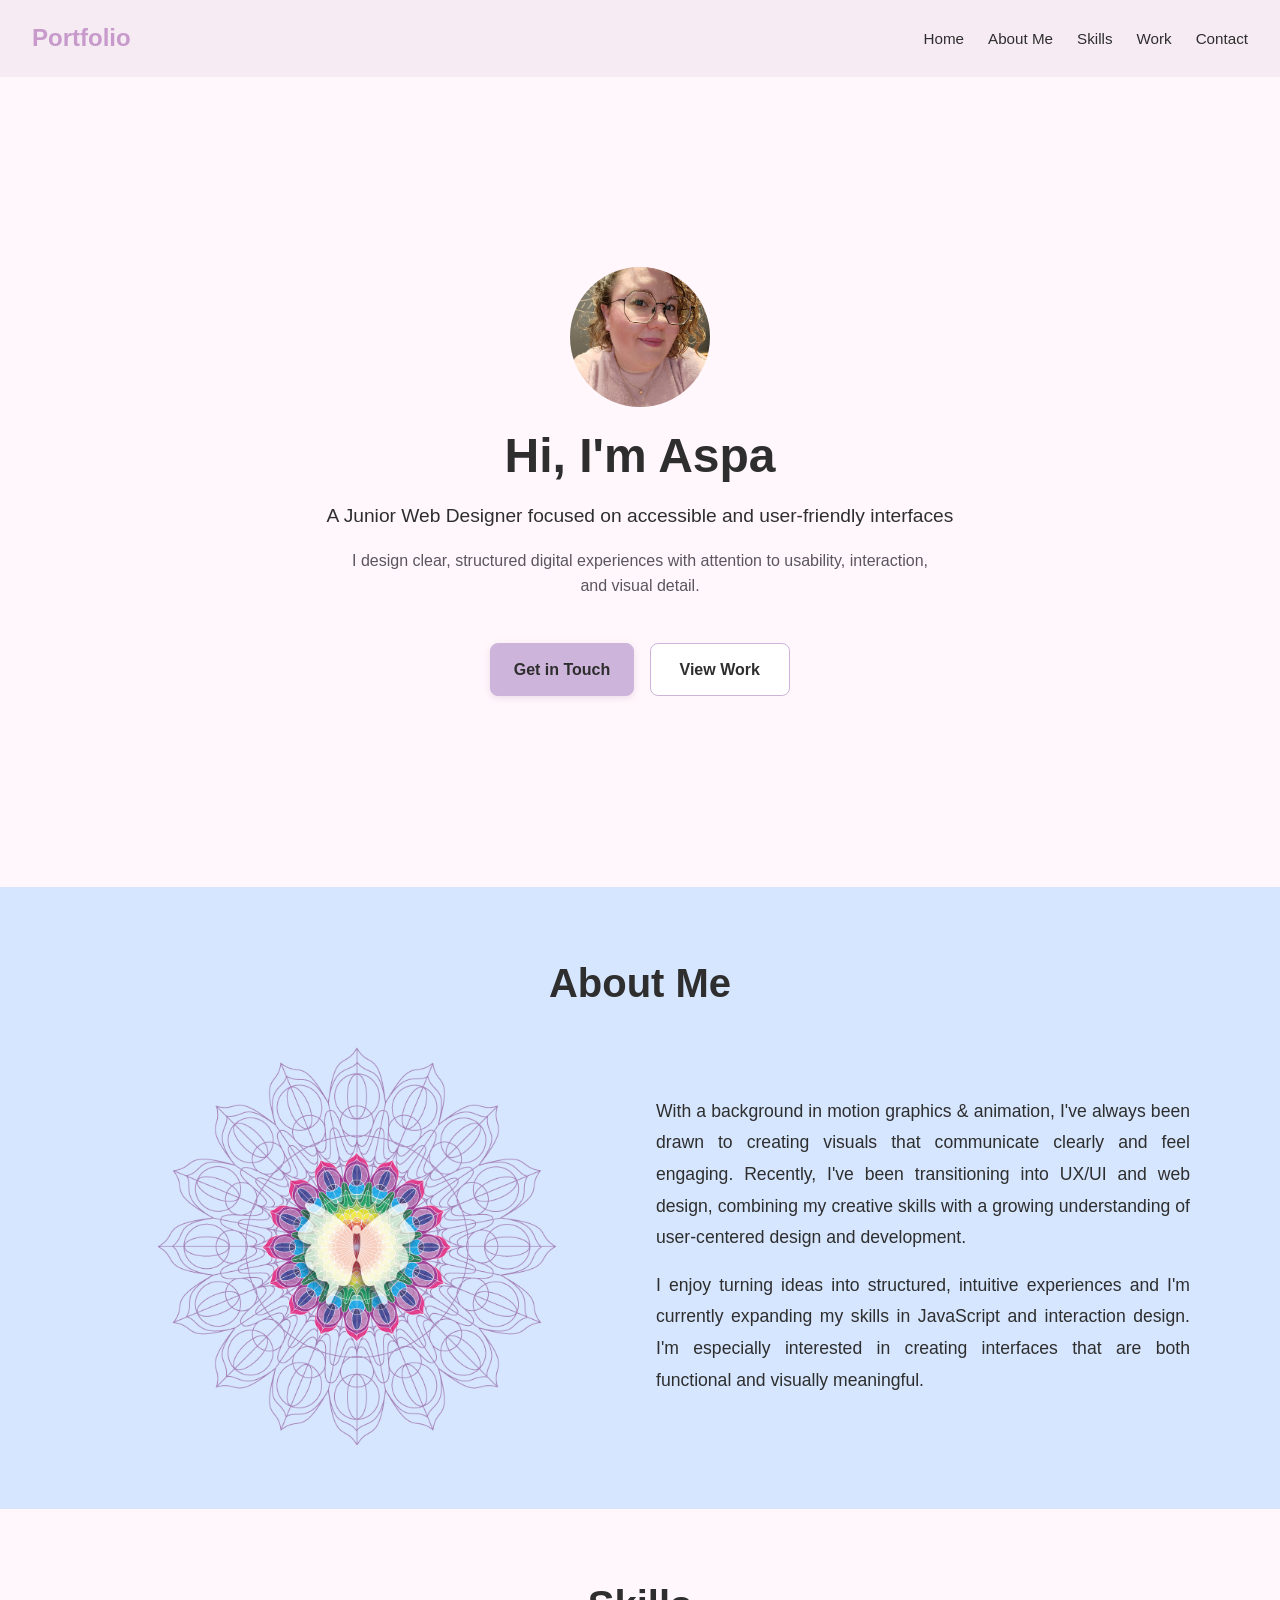
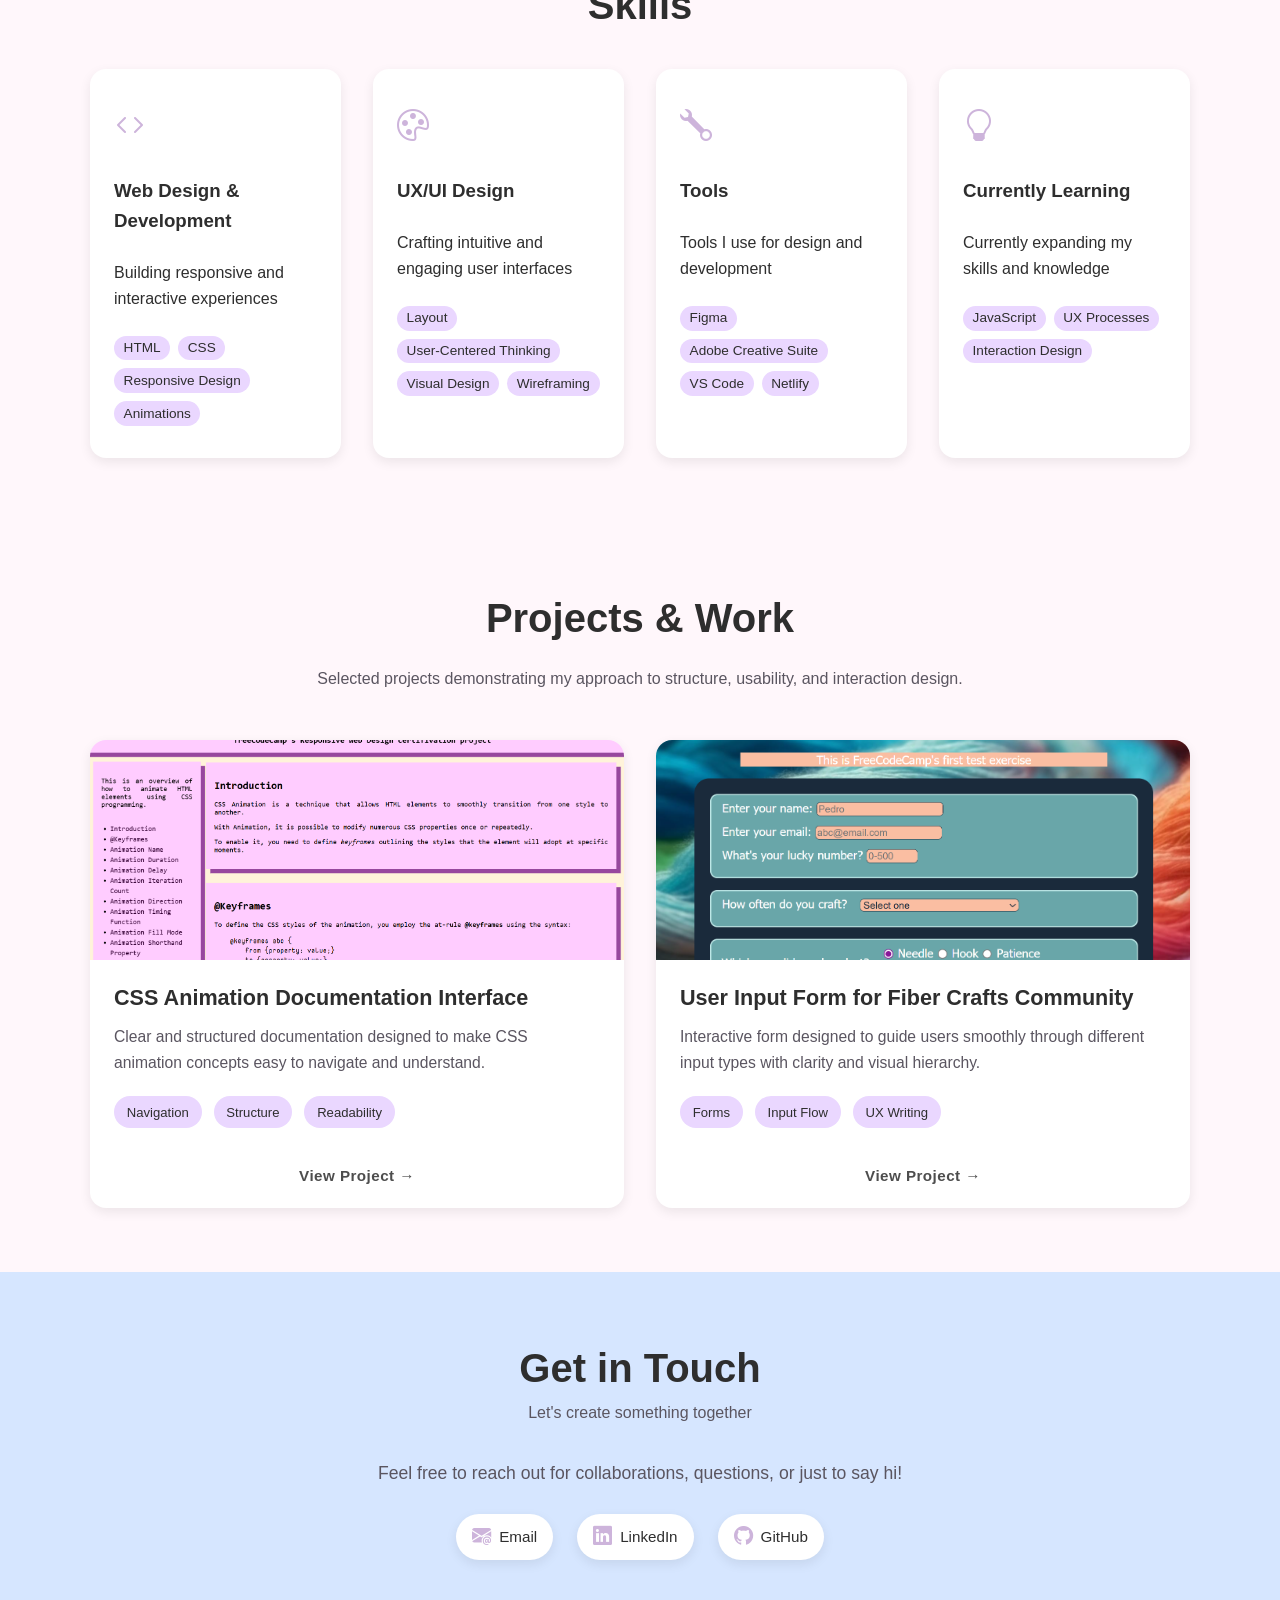
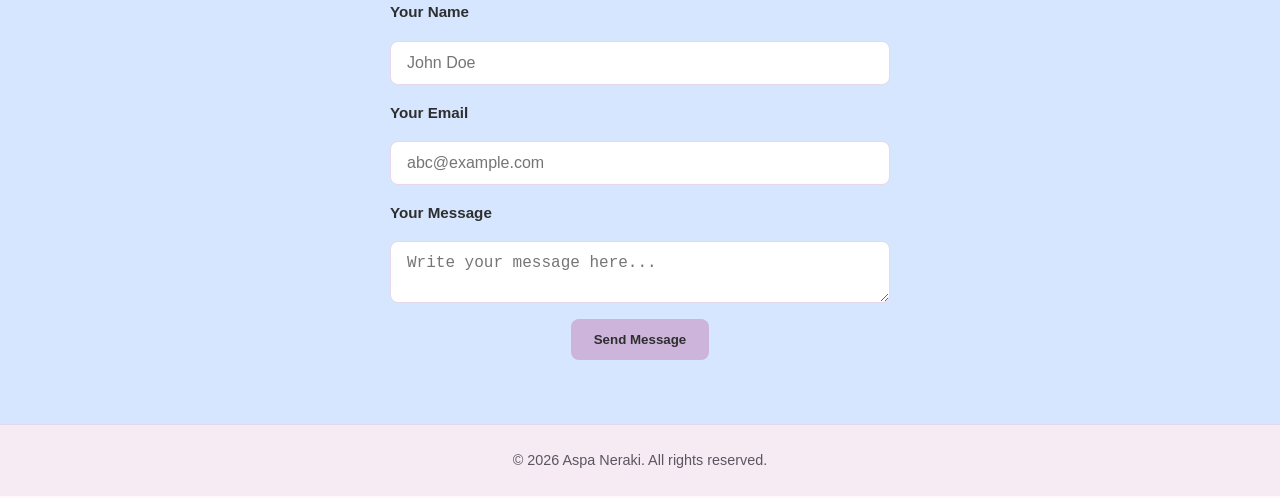
==== index.html @ f3231a1b "Add files via upload" ====
<!doctype html>
<html lang="en">
  <head>
    <link
      rel="stylesheet"
      href="https://cdn.jsdelivr.net/npm/bootstrap-icons@1.13.1/font/bootstrap-icons.min.css"
    />
    <link rel="stylesheet" href="style.css" />
    <meta charset="UTF-8" />
    <meta name="viewport" content="width=device-width, initial-scale=1.0" />
    <title>Neraki_Portfolio</title>
  </head>
  <body>
    <header>
      <h1>Portfolio</h1>
      <nav>
        <ul>
          <li><a href="#home">Home</a></li>
          <li><a href="#about">About Me</a></li>
          <li><a href="#skills">Skills</a></li>
          <li><a href="#work">Work</a></li>
          <li><a href="#contact">Contact</a></li>
        </ul>
      </nav>
    </header>

    <section id="home">
      <img src="Profile_photo.jpg" alt="Portrait of Aspa Neraki" />
      <h2>Hi, I'm Aspa</h2>
      <p>
        A Junior Web Designer focused on accessible and user-friendly interfaces
      </p>
      <p>
        I design clear, structured digital experiences with attention to
        usability, interaction, and visual detail.
      </p>
      <div class="hero-buttons">
        <a href="#contact"><span>Get in Touch</span></a>
        <a href="#work"><span>View Work</span></a>
      </div>
    </section>

    <section id="about">
      <h2>About Me</h2>
      <div class="about-container">
        <div class="about_img">
          <img src="Mandala-logo.png" alt="Mandala-inspired personal logo" />
        </div>
        <div class="about_text">
          <p>
            With a background in motion graphics & animation, I've always been
            drawn to creating visuals that communicate clearly and feel
            engaging. Recently, I've been transitioning into UX/UI and web
            design, combining my creative skills with a growing understanding of
            user-centered design and development.
          </p>

          <p>
            I enjoy turning ideas into structured, intuitive experiences and I'm
            currently expanding my skills in JavaScript and interaction design.
            I'm especially interested in creating interfaces that are both
            functional and visually meaningful.
          </p>
        </div>
      </div>
    </section>

    <section id="skills">
      <h2>Skills</h2>
      <div class="skills-container">
        <div class="skill">
          <i class="bi bi-code"></i>
          <h3>Web Design & Development</h3>
          <p>Building responsive and interactive experiences</p>
          <ul>
            <li>HTML</li>
            <li>CSS</li>
            <li>Responsive Design</li>
            <li>Animations</li>
          </ul>
        </div>
        <div class="skill">
          <i class="bi bi-palette"></i>
          <h3>UX/UI Design</h3>
          <p>Crafting intuitive and engaging user interfaces</p>
          <ul>
            <li>Layout</li>
            <li>User-Centered Thinking</li>
            <li>Visual Design</li>
            <li>Wireframing</li>
          </ul>
        </div>
        <div class="skill">
          <i class="bi bi-wrench"></i>
          <h3>Tools</h3>
          <p>Tools I use for design and development</p>
          <ul>
            <li>Figma</li>
            <li>Adobe Creative Suite</li>
            <li>VS Code</li>
            <li>Netlify</li>
          </ul>
        </div>
        <div class="skill">
          <i class="bi bi-lightbulb"></i>
          <h3>Currently Learning</h3>
          <p>Currently expanding my skills and knowledge</p>
          <ul>
            <li>JavaScript</li>
            <li>UX Processes</li>
            <li>Interaction Design</li>
          </ul>
        </div>
      </div>
    </section>

    <section id="work">
      <h2>Projects & Work</h2>
      <p class="work-intro">
        Selected projects demonstrating my approach to structure, usability, and
        interaction design.
      </p>

      <div class="projects-container">
        <a
          href="https://cheerful-buttercream-2bd19b.netlify.app/"
          class="project"
          target="_blank"
          rel="noopener noreferrer"
        >
          <img
            src="Screenshot Documentation Page.png"
            alt="Preview of the CSS Animation Documentation Interface project"
          />

          <div class="project-content">
            <h3>CSS Animation Documentation Interface</h3>

            <p>
              Clear and structured documentation designed to make CSS animation
              concepts easy to navigate and understand.
            </p>

            <ul>
              <li>Navigation</li>
              <li>Structure</li>
              <li>Readability</li>
            </ul>

            <span class="view-label">View Project →</span>
          </div>
        </a>

        <a
          href="https://gregarious-biscochitos-866a95.netlify.app/"
          class="project"
          target="_blank"
          rel="noopener noreferrer"
        >
          <img
            src="Screenshot Input Form.png"
            alt="Preview of the Fiber Crafts Community Input Form project"
          />

          <div class="project-content">
            <h3>User Input Form for Fiber Crafts Community</h3>

            <p>
              Interactive form designed to guide users smoothly through
              different input types with clarity and visual hierarchy.
            </p>

            <ul>
              <li>Forms</li>
              <li>Input Flow</li>
              <li>UX Writing</li>
            </ul>

            <span class="view-label">View Project →</span>
          </div>
        </a>
      </div>
    </section>

    <section id="contact">
      <h2>Get in Touch</h2>
      <p class="contact-intro">Let's create something together</p>
      <p class="contact-text">
        Feel free to reach out for collaborations, questions, or just to say hi!
      </p>

      <div class="contact-links">
        <a href="mailto:aspa@queerycrafts.com">
          <i class="bi bi-envelope-at-fill" aria-hidden="true"></i>
          <span>Email</span>
        </a>

        <a
          href="https://www.linkedin.com/in/aspa-neraki/"
          target="_blank"
          rel="noopener noreferrer"
        >
          <i class="bi bi-linkedin" aria-hidden="true"></i>
          <span>LinkedIn</span>
        </a>

        <a
          href="https://github.com/ScubaMonster"
          target="_blank"
          rel="noopener noreferrer"
        >
          <i class="bi bi-github" aria-hidden="true"></i>
          <span>GitHub</span>
        </a>
      </div>

      <form
        name="contact"
        method="POST"
        data-netlify="true"
        data-netlify-honeypot="bot-field"
        action="/thank-you.html"
        class="contact-form"
      >
        <input type="hidden" name="form-name" value="contact" />

        <p hidden>
          <label>
            Don't fill this out:
            <input name="bot-field" />
          </label>
        </p>

        <label for="name">Your Name</label>
        <input
          type="text"
          id="name"
          name="name"
          placeholder="John Doe"
          required
        />

        <label for="email">Your Email</label>
        <input
          type="email"
          id="email"
          name="email"
          placeholder="abc@example.com"
          required
        />

        <label for="message">Your Message</label>
        <textarea
          id="message"
          name="message"
          placeholder="Write your message here..."
          required
        ></textarea>

        <button type="submit"><span>Send Message</span></button>
      </form>
    </section>

    <section id="footer">
      <p>&copy; 2026 Aspa Neraki. All rights reserved.</p>
    </section>
  </body>
</html>
---- style.css ----
/* =========================
   RESET + ACCESSIBILITY
========================= */

* {
  box-sizing: border-box;
  margin: 0;
  padding: 0;
}

html {
  scroll-behavior: smooth;
}

@media (prefers-reduced-motion: reduce) {
  *,
  *::before,
  *::after {
    scroll-behavior: auto;
    transition: none !important;
    animation: none !important;
  }
}

:root {
  /* Colors */
  --color-bg: #fff7fb;
  --color-surface: #ffffff;
  --color-accent: #d6e6ff;
  --color-secondary: #ead7ff;
  --color-primary: #cdb4db;
  --color-primary-dark: #bfa3cf;
  --color-text: #2e2e2e;
  --color-text-soft: #5a5560;
  --color-border: #e6d8ea;
  --color-header: #f6ebf3;
  --color-icon: #c79acb;
  --color-avatar-bg: #e7d4ea;

  /* Shadows */
  --shadow-soft: 0 4px 12px rgba(0, 0, 0, 0.08);
  --shadow-hover: 0 8px 20px rgba(0, 0, 0, 0.12);
  --shadow-button: 0 2px 6px rgba(199, 154, 203, 0.3);

  /* Radius */
  --radius-card: 1rem;
  --radius-button: 8px;
  --radius-pill: 999px;

  /* Motion */
  --transition: 0.25s ease;

  /* Layout */
  --container-width: 1100px;
}

/* Visible keyboard focus */
a:focus-visible,
button:focus-visible,
input:focus-visible,
textarea:focus-visible {
  outline: 3px solid var(--color-primary);
  outline-offset: 3px;
}

/* =========================
   GLOBAL
========================= */

body {
  background-color: var(--color-bg);
  color: var(--color-text);
  font-family: "Segoe UI", sans-serif;
  line-height: 1.6;
}

img {
  max-width: 100%;
  display: block;
}

a {
  color: inherit;
  text-decoration: none;
}

/* Shared content width */
.about-container,
.skills-container,
.projects-container {
  max-width: var(--container-width);
  margin-left: auto;
  margin-right: auto;
}

/* Shared card style */
.skill,
.project {
  background-color: var(--color-surface);
  border-radius: var(--radius-card);
  box-shadow: var(--shadow-soft);
}

.skill:hover,
.project:hover {
  box-shadow: var(--shadow-hover);
}

i {
  color: var(--color-primary);
}

#contact,
#work,
#skills,
#about {
  padding: 4rem 1.5rem;
}

/* =========================
   HEADER
========================= */

header {
  display: flex;
  justify-content: space-between;
  align-items: center;
  padding: 1.2rem 2rem;
  background-color: var(--color-header);
  position: sticky;
  top: 0;
  z-index: 100;
}

header h1 {
  font-size: 1.5rem;
  color: var(--color-icon);
}

nav ul {
  list-style: none;
  display: flex;
  gap: 1.5rem;
}

nav a {
  font-size: 0.95rem;
  position: relative;
}

nav a::after {
  content: "";
  position: absolute;
  left: 0;
  bottom: -3px;
  width: 0%;
  height: 2px;
  background-color: var(--color-primary);
  transition: width var(--transition);
}

nav a:hover::after {
  width: 100%;
}

/* =========================
   HERO
========================= */

#home {
  min-height: 90vh;
  display: flex;
  flex-direction: column;
  justify-content: center;
  align-items: center;
  text-align: center;
  padding: 4rem 1.5rem;
  gap: 0.75rem;
}

#home img {
  width: 140px;
  height: 140px;
  object-fit: cover;
  border-radius: 50%;
  margin-bottom: 0.5rem;
  background-color: var(--color-avatar-bg);
}

#home h2 {
  font-size: 3rem;
  line-height: 1.2;
  margin-bottom: 0.25rem;
}

#home p:first-of-type {
  font-size: 1.2rem;
  margin-bottom: 0.25rem;
}

#home p:last-of-type {
  max-width: 600px;
  margin-bottom: 1.5rem;
  color: var(--color-text-soft);
}

.hero-buttons {
  display: flex;
  justify-content: center;
  align-items: center;
  gap: 1rem;
  flex-wrap: wrap;
  margin-top: 0.5rem;
}

.hero-buttons a {
  min-width: 140px;
  text-align: center;
}

#home a {
  display: inline-block;
  padding: 0.8rem 1.4rem;
  border-radius: var(--radius-button);
  font-weight: 600;
  transition:
    transform var(--transition),
    box-shadow var(--transition),
    background-color var(--transition),
    border-color var(--transition),
    color var(--transition);
}

#home a span {
  display: inline-block;
  transition: transform var(--transition);
}

#home a:first-of-type {
  border: 1px solid var(--color-primary);
  background-color: var(--color-primary);
  color: var(--color-text);
  box-shadow: var(--shadow-button);
}

#home a:last-of-type {
  border: 1px solid var(--color-primary);
  background-color: var(--color-surface);
  color: var(--color-text);
}

#home a:hover {
  transform: translateY(-3px);
  box-shadow: 0 6px 14px rgba(0, 0, 0, 0.1);
}

#home a:hover span {
  transform: translateX(4px);
}

#home a:first-of-type:hover {
  background-color: var(--color-primary-dark);
  color: var(--color-text);
}

#home a:last-of-type:hover {
  background-color: var(--color-accent);
  border-color: var(--color-icon);
  color: var(--color-text);
}

/* =========================
   ABOUT
========================= */

#about {
  background-color: var(--color-accent);
}

#about h2 {
  font-size: 2.5rem;
  text-align: center;
}

.about-container {
  display: flex;
  flex-wrap: wrap;
  gap: 2rem;
  align-items: center;
  margin-top: 2rem;
}

.about_img {
  flex: 1 1 300px;
  display: flex;
  justify-content: center;
}

.about_text {
  flex: 1 1 300px;
}

#about p {
  font-size: 1.1rem;
  line-height: 1.8;
  text-align: justify;
}

#about p:first-of-type {
  margin-bottom: 1rem;
}

#about img {
  max-width: 400px;
  border-radius: 10px;
  margin: 0 auto;
}

/* =========================
   SKILLS
========================= */

#skills {
  background-color: var(--color-bg);
}

#skills h2 {
  font-size: 2.5rem;
  text-align: center;
}

.skills-container {
  display: grid;
  grid-template-columns: repeat(4, 1fr);
  gap: 2rem;
  margin-top: 2rem;
}

.skill {
  padding: 2rem 1.5rem;
  display: flex;
  flex-direction: column;
  gap: 1.5rem;
  transition:
    transform var(--transition),
    box-shadow var(--transition);
}

.skill:hover {
  transform: translateY(-6px);
}

.skill ul {
  list-style: none;
  display: flex;
  flex-wrap: wrap;
  gap: 0.5rem;
}

.skill li {
  background-color: var(--color-secondary);
  padding: 0.1rem 0.6rem;
  border-radius: 20px;
  font-size: 0.85rem;
}

.skill i {
  font-size: 2rem;
}

/* =========================
   WORK / PROJECTS
========================= */

#work {
  background-color: var(--color-bg);
}

#work h2 {
  text-align: center;
  font-size: 2.5rem;
  margin-bottom: 1rem;
}

.work-intro {
  text-align: center;
  max-width: 700px;
  margin: 0 auto 3rem;
  line-height: 1.6;
  color: var(--color-text-soft);
}

.projects-container {
  display: grid;
  grid-template-columns: repeat(2, 1fr);
  gap: 2rem;
}

.project {
  display: flex;
  flex-direction: column;
  height: 100%;
  overflow: hidden;
  cursor: pointer;
  transition:
    transform var(--transition),
    box-shadow var(--transition);
}

.project img {
  width: 100%;
  height: 220px;
  object-fit: cover;
  transition:
    transform var(--transition),
    filter var(--transition);
}

.project-content {
  display: flex;
  flex-direction: column;
  flex: 1;
  padding: 1.5rem 1.5rem 1.25rem;
  gap: 0.75rem;
}

.project-content h3 {
  font-size: 1.35rem;
  line-height: 1.3;
  font-weight: 700;
}

.project-content p {
  font-size: 0.98rem;
  line-height: 1.65;
  color: var(--color-text-soft);
  min-height: 60px;
}

.project-content ul {
  list-style: none;
  display: flex;
  flex-wrap: wrap;
  gap: 0.75rem;
  margin-top: auto;
  margin-bottom: 1rem;
}

.project-content li {
  background-color: var(--color-secondary);
  padding: 0.35rem 0.8rem;
  border-radius: var(--radius-pill);
  font-size: 0.82rem;
  font-weight: 500;
}

.view-label {
  margin-top: 0.5rem;
  font-size: 0.95rem;
  font-weight: 600;
  letter-spacing: 0.03em;
  align-self: center;
  opacity: 0.85;
  transition:
    opacity var(--transition),
    transform var(--transition);
}

.project:hover {
  transform: translateY(-6px);
}

.project:hover img {
  transform: scale(1.03);
  filter: brightness(0.95);
}

.project:hover .view-label {
  opacity: 1;
  transform: translateX(4px);
}

/* =========================
   CONTACT
========================= */

#contact {
  background-color: var(--color-accent);
}

#contact h2 {
  font-size: 2.5rem;
  text-align: center;
}

.contact-intro {
  text-align: center;
  max-width: 600px;
  margin: 0 auto 2rem;
  line-height: 1.6;
  color: var(--color-text-soft);
}

.contact-text {
  text-align: center;
  font-size: 1.1rem;
  line-height: 1.8;
  margin-bottom: 1rem;
  color: var(--color-text-soft);
}

.contact-links i {
  font-size: 1.2rem;
}

.contact-links {
  display: flex;
  flex-wrap: wrap;
  justify-content: center;
  align-items: center;
  gap: 1.5rem;
  margin-top: 1.5rem;
}

.contact-links a {
  display: flex;
  align-items: center;
  gap: 0.5rem;
  padding: 0.5rem 1rem;
  border-radius: var(--radius-pill);
  background-color: var(--color-surface);
  font-size: 0.95rem;
  color: var(--color-text);
  box-shadow: var(--shadow-soft);
  transition:
    transform var(--transition),
    box-shadow var(--transition),
    background-color var(--transition);
}

.contact-links a:hover {
  transform: translateY(-2px);
  box-shadow: var(--shadow-hover);
  background-color: var(--color-secondary);
}

.contact-form {
  max-width: 500px;
  margin: 2.5rem auto 0;
  display: flex;
  flex-direction: column;
  gap: 1rem;
}

.contact-form label {
  font-size: 0.95rem;
  font-weight: 600;
}

.contact-form input,
.contact-form textarea {
  padding: 0.75rem 1rem;
  border: 1px solid var(--color-border);
  border-radius: var(--radius-button);
  font-size: 1rem;
  transition:
    border-color var(--transition),
    box-shadow var(--transition);
}

.contact-form input:focus,
.contact-form textarea:focus {
  border-color: var(--color-primary);
  box-shadow: 0 0 0 3px rgba(205, 180, 219, 0.3);
}

.contact-form button {
  padding: 0.8rem 1.4rem;
  border: none;
  border-radius: var(--radius-button);
  background-color: var(--color-primary);
  color: var(--color-text);
  font-weight: 600;
  align-self: center;
  transition:
    background-color var(--transition),
    box-shadow var(--transition),
    transform var(--transition);
}

.contact-form button span {
  display: inline-block;
  transition: transform var(--transition);
}

.contact-form button:hover {
  background-color: var(--color-primary-dark);
  color: #ffffff;
  box-shadow: var(--shadow-button);
  transform: translateY(-2px);
}

.contact-form button:hover span {
  transform: none;
}

/* =========================
   THANK YOU PAGE
========================= */

#thank-you {
  min-height: 80vh;
  display: flex;
  flex-direction: column;
  justify-content: center;
  align-items: center;
  text-align: center;
  padding: 4rem 1.5rem;
  gap: 1.5rem;
}

#thank-you h1 {
  font-size: 2.5rem;
}

#thank-you p {
  max-width: 500px;
  font-size: 1.1rem;
  color: var(--color-text-soft);
}

#thank-you a {
  display: inline-block;
  padding: 0.8rem 1.4rem;
  border-radius: var(--radius-button);
  font-weight: 600;
  background-color: var(--color-primary);
  color: var(--color-text);
  box-shadow: var(--shadow-button);
  transition:
    background-color var(--transition),
    box-shadow var(--transition),
    transform var(--transition);
}

#thank-you a span {
  display: inline-block;
  transition: transform var(--transition);
}

#thank-you a:hover {
  background-color: var(--color-primary-dark);
  color: #ffffff;
  box-shadow: var(--shadow-button);
  transform: translateY(-2px);
}

#thank-you a:hover span {
  transform: none;
}

/* =========================
   FOOTER
========================= */

#footer {
  text-align: center;
  padding: 1.5rem;
  background-color: var(--color-header);
  border-top: 1px solid var(--color-border);
  color: var(--color-text-soft);
  font-size: 0.9rem;
}

/* =========================
   RESPONSIVE
========================= */

@media (max-width: 1000px) {
  .skills-container {
    grid-template-columns: repeat(2, 1fr);
  }
}

@media (max-width: 768px) {
  header {
    flex-direction: column;
    gap: 1rem;
    padding: 1rem 1.5rem;
  }

  nav ul {
    flex-wrap: wrap;
    justify-content: center;
  }

  #home h2 {
    font-size: 2.4rem;
  }

  .projects-container {
    grid-template-columns: 1fr;
  }
}

@media (max-width: 600px) {
  .skills-container {
    grid-template-columns: 1fr;
  }

  #home {
    padding: 3rem 1.25rem;
  }

  #home h2 {
    font-size: 2rem;
  }

  #about,
  #skills,
  #work {
    padding: 3rem 1.25rem;
  }

  .project img {
    height: 200px;
  }
}
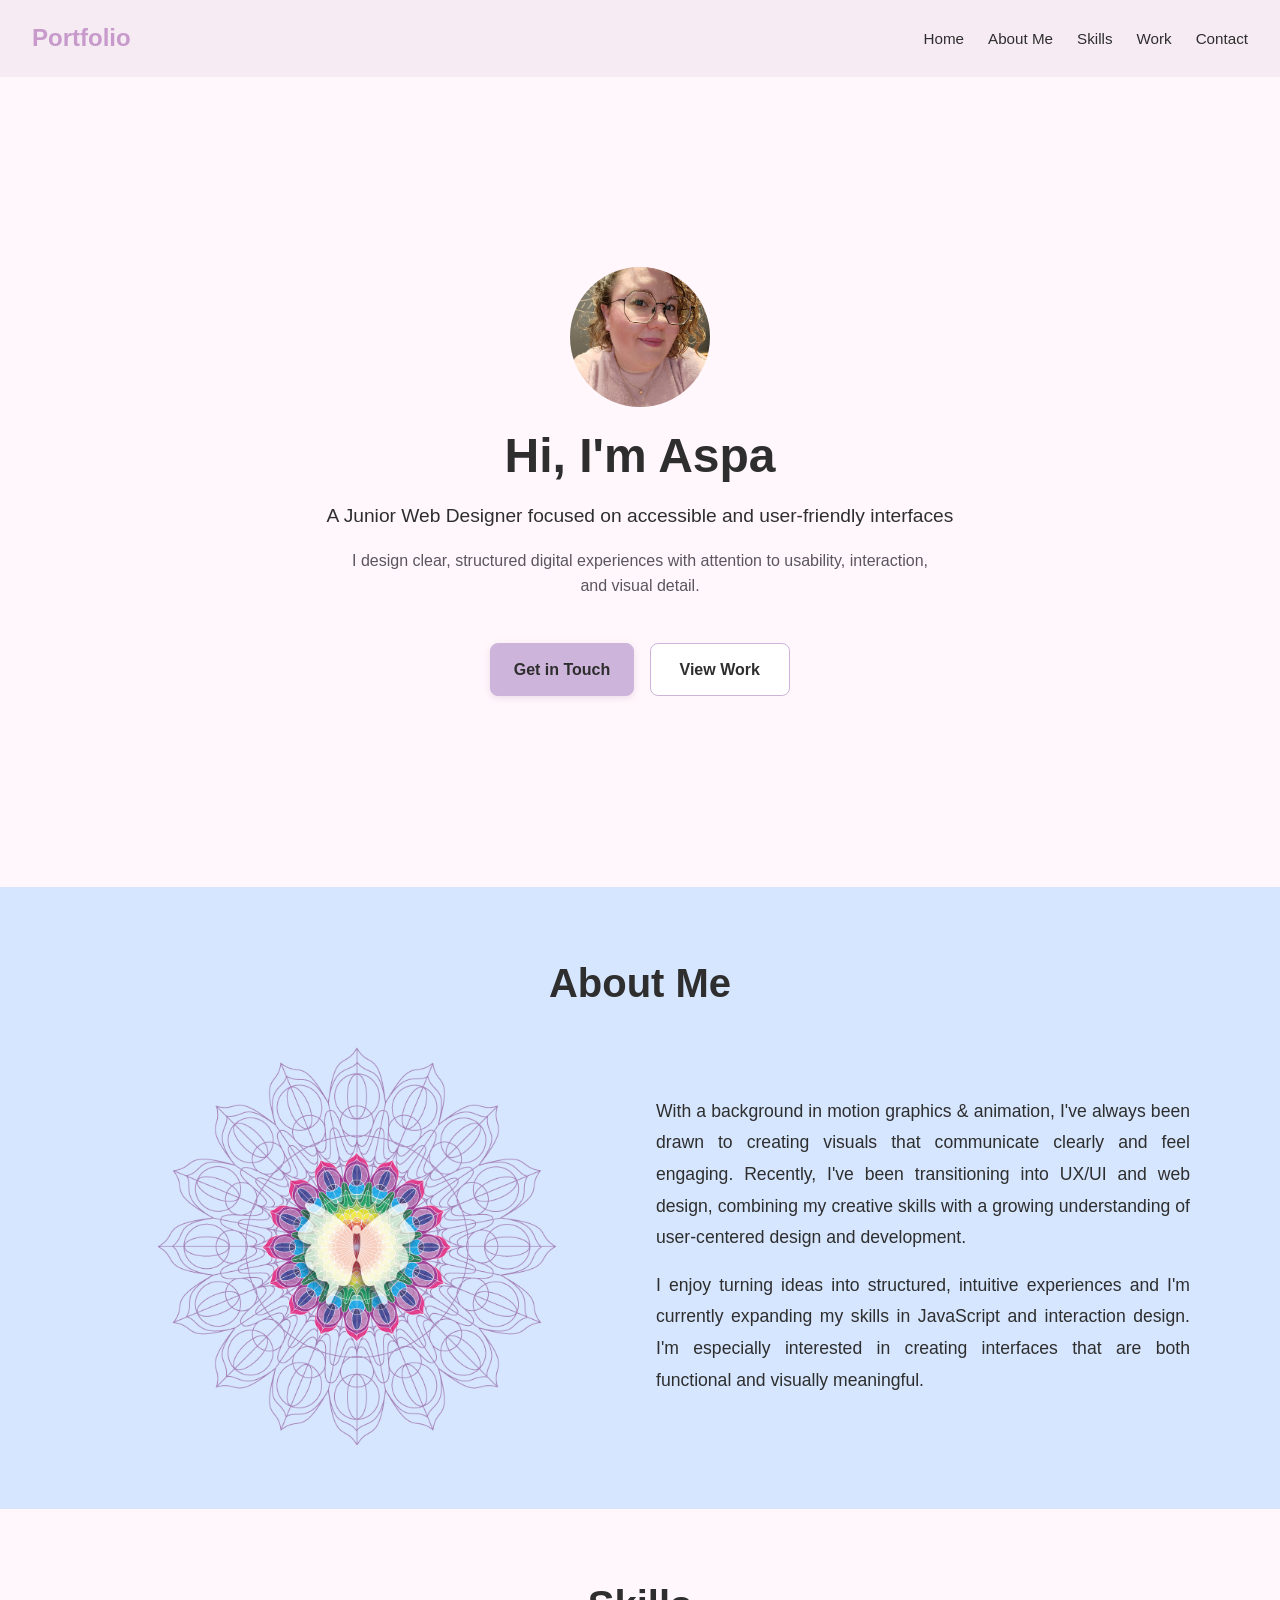
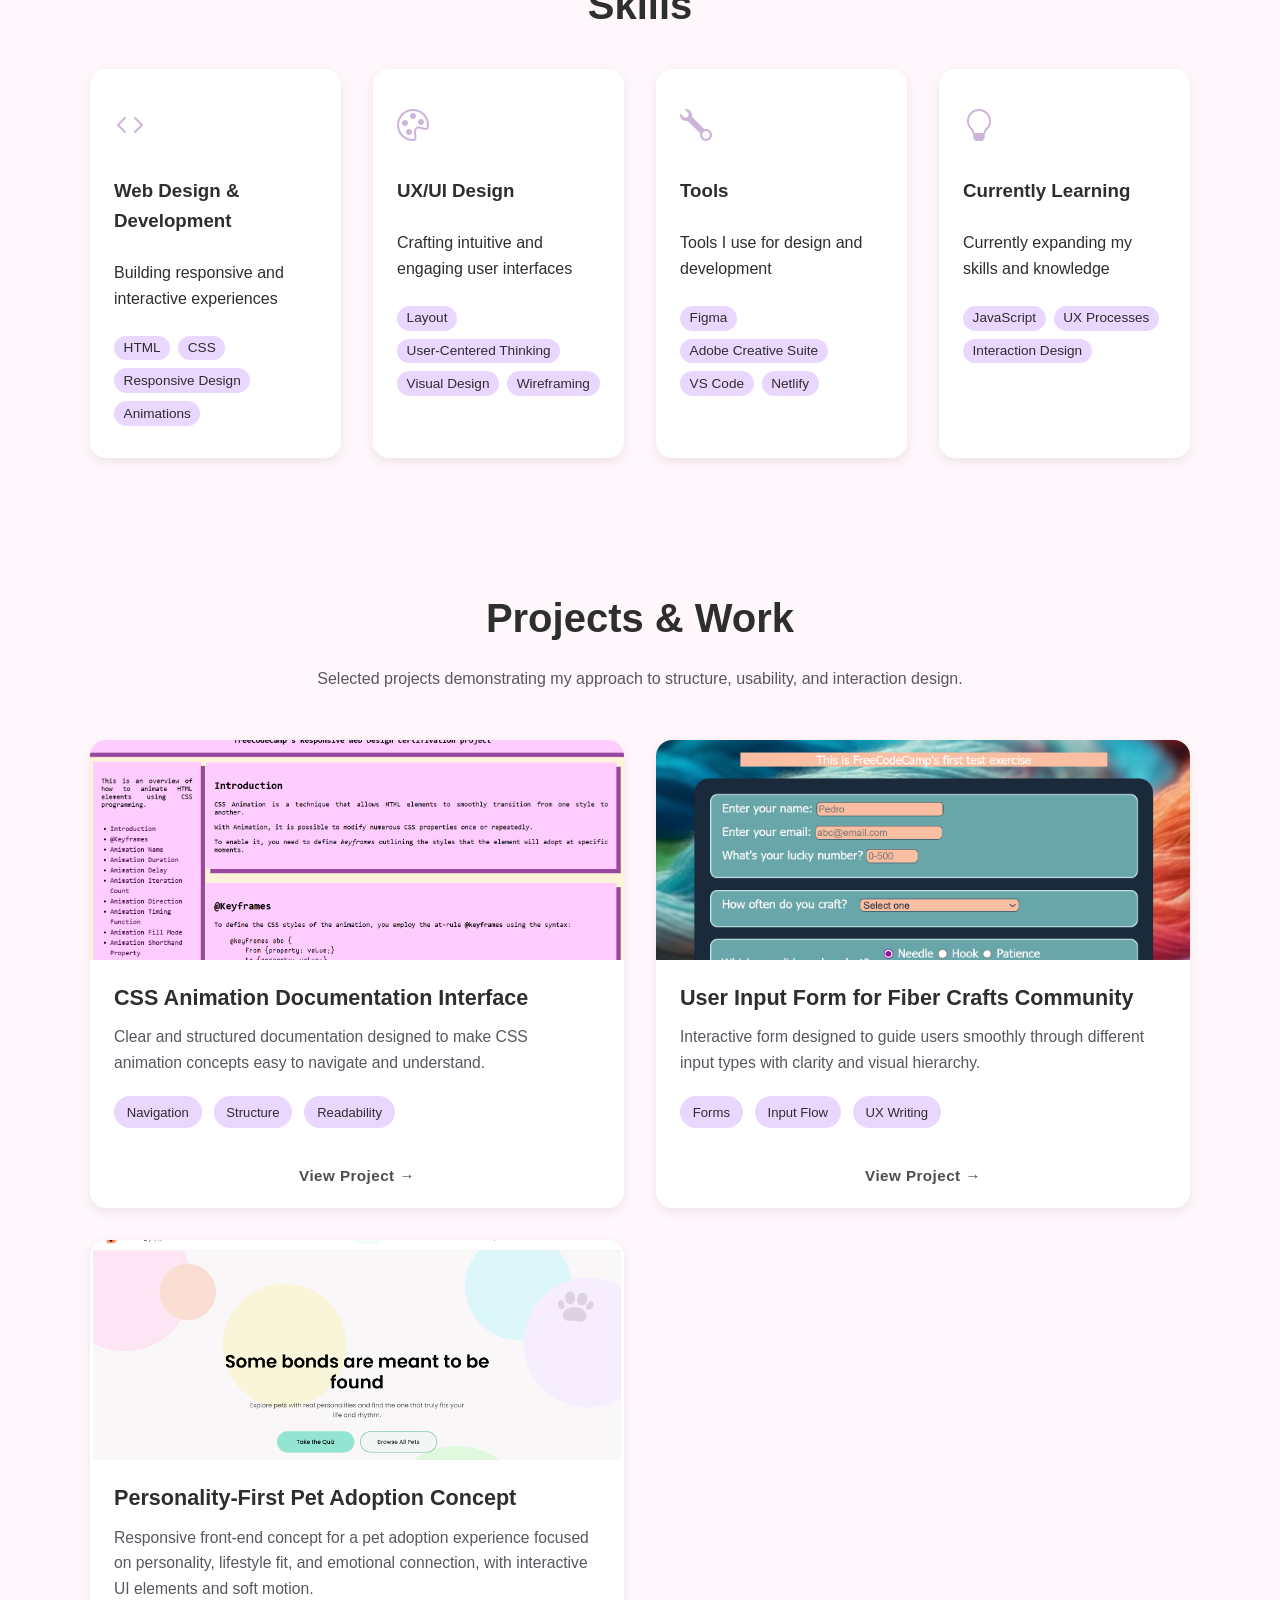
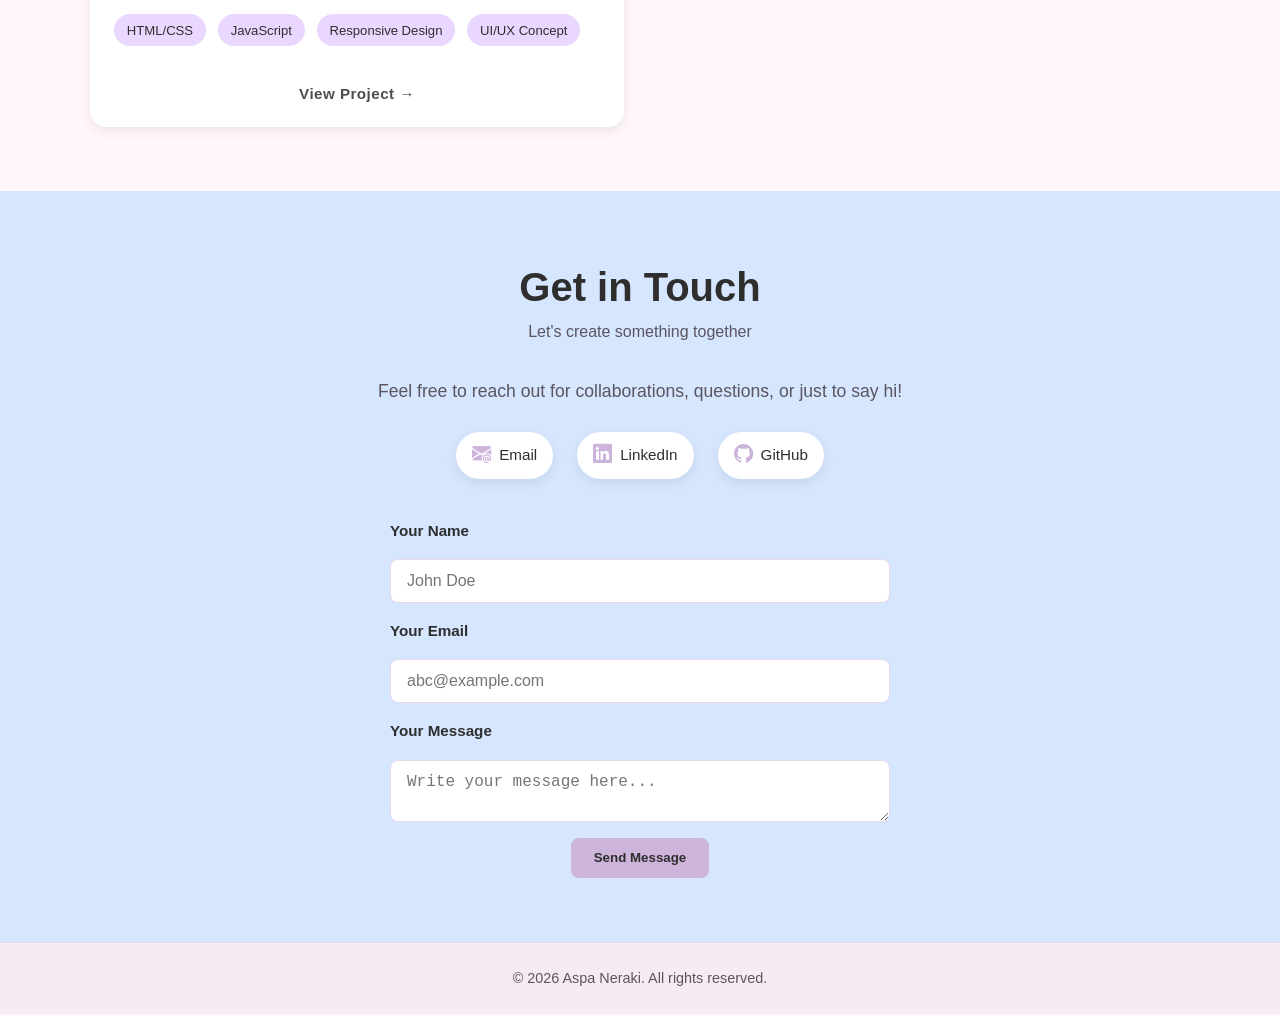
==== commit d47908f0: "Update portfolio with Matching Pets project" ====
--- a/index.html
+++ b/index.html
@@ -1,268 +1,299 @@
-<!doctype html>
-<html lang="en">
-  <head>
-    <link
-      rel="stylesheet"
-      href="https://cdn.jsdelivr.net/npm/bootstrap-icons@1.13.1/font/bootstrap-icons.min.css"
-    />
-    <link rel="stylesheet" href="style.css" />
-    <meta charset="UTF-8" />
-    <meta name="viewport" content="width=device-width, initial-scale=1.0" />
-    <title>Neraki_Portfolio</title>
-  </head>
-  <body>
-    <header>
-      <h1>Portfolio</h1>
-      <nav>
-        <ul>
-          <li><a href="#home">Home</a></li>
-          <li><a href="#about">About Me</a></li>
-          <li><a href="#skills">Skills</a></li>
-          <li><a href="#work">Work</a></li>
-          <li><a href="#contact">Contact</a></li>
-        </ul>
-      </nav>
-    </header>
-
-    <section id="home">
-      <img src="Profile_photo.jpg" alt="Portrait of Aspa Neraki" />
-      <h2>Hi, I'm Aspa</h2>
-      <p>
-        A Junior Web Designer focused on accessible and user-friendly interfaces
-      </p>
-      <p>
-        I design clear, structured digital experiences with attention to
-        usability, interaction, and visual detail.
-      </p>
-      <div class="hero-buttons">
-        <a href="#contact"><span>Get in Touch</span></a>
-        <a href="#work"><span>View Work</span></a>
-      </div>
-    </section>
-
-    <section id="about">
-      <h2>About Me</h2>
-      <div class="about-container">
-        <div class="about_img">
-          <img src="Mandala-logo.png" alt="Mandala-inspired personal logo" />
-        </div>
-        <div class="about_text">
-          <p>
-            With a background in motion graphics & animation, I've always been
-            drawn to creating visuals that communicate clearly and feel
-            engaging. Recently, I've been transitioning into UX/UI and web
-            design, combining my creative skills with a growing understanding of
-            user-centered design and development.
-          </p>
-
-          <p>
-            I enjoy turning ideas into structured, intuitive experiences and I'm
-            currently expanding my skills in JavaScript and interaction design.
-            I'm especially interested in creating interfaces that are both
-            functional and visually meaningful.
-          </p>
-        </div>
-      </div>
-    </section>
-
-    <section id="skills">
-      <h2>Skills</h2>
-      <div class="skills-container">
-        <div class="skill">
-          <i class="bi bi-code"></i>
-          <h3>Web Design & Development</h3>
-          <p>Building responsive and interactive experiences</p>
-          <ul>
-            <li>HTML</li>
-            <li>CSS</li>
-            <li>Responsive Design</li>
-            <li>Animations</li>
-          </ul>
-        </div>
-        <div class="skill">
-          <i class="bi bi-palette"></i>
-          <h3>UX/UI Design</h3>
-          <p>Crafting intuitive and engaging user interfaces</p>
-          <ul>
-            <li>Layout</li>
-            <li>User-Centered Thinking</li>
-            <li>Visual Design</li>
-            <li>Wireframing</li>
-          </ul>
-        </div>
-        <div class="skill">
-          <i class="bi bi-wrench"></i>
-          <h3>Tools</h3>
-          <p>Tools I use for design and development</p>
-          <ul>
-            <li>Figma</li>
-            <li>Adobe Creative Suite</li>
-            <li>VS Code</li>
-            <li>Netlify</li>
-          </ul>
-        </div>
-        <div class="skill">
-          <i class="bi bi-lightbulb"></i>
-          <h3>Currently Learning</h3>
-          <p>Currently expanding my skills and knowledge</p>
-          <ul>
-            <li>JavaScript</li>
-            <li>UX Processes</li>
-            <li>Interaction Design</li>
-          </ul>
-        </div>
-      </div>
-    </section>
-
-    <section id="work">
-      <h2>Projects & Work</h2>
-      <p class="work-intro">
-        Selected projects demonstrating my approach to structure, usability, and
-        interaction design.
-      </p>
-
-      <div class="projects-container">
-        <a
-          href="https://cheerful-buttercream-2bd19b.netlify.app/"
-          class="project"
-          target="_blank"
-          rel="noopener noreferrer"
-        >
-          <img
-            src="Screenshot Documentation Page.png"
-            alt="Preview of the CSS Animation Documentation Interface project"
-          />
-
-          <div class="project-content">
-            <h3>CSS Animation Documentation Interface</h3>
-
-            <p>
-              Clear and structured documentation designed to make CSS animation
-              concepts easy to navigate and understand.
-            </p>
-
-            <ul>
-              <li>Navigation</li>
-              <li>Structure</li>
-              <li>Readability</li>
-            </ul>
-
-            <span class="view-label">View Project →</span>
-          </div>
-        </a>
-
-        <a
-          href="https://gregarious-biscochitos-866a95.netlify.app/"
-          class="project"
-          target="_blank"
-          rel="noopener noreferrer"
-        >
-          <img
-            src="Screenshot Input Form.png"
-            alt="Preview of the Fiber Crafts Community Input Form project"
-          />
-
-          <div class="project-content">
-            <h3>User Input Form for Fiber Crafts Community</h3>
-
-            <p>
-              Interactive form designed to guide users smoothly through
-              different input types with clarity and visual hierarchy.
-            </p>
-
-            <ul>
-              <li>Forms</li>
-              <li>Input Flow</li>
-              <li>UX Writing</li>
-            </ul>
-
-            <span class="view-label">View Project →</span>
-          </div>
-        </a>
-      </div>
-    </section>
-
-    <section id="contact">
-      <h2>Get in Touch</h2>
-      <p class="contact-intro">Let's create something together</p>
-      <p class="contact-text">
-        Feel free to reach out for collaborations, questions, or just to say hi!
-      </p>
-
-      <div class="contact-links">
-        <a href="mailto:aspa@queerycrafts.com">
-          <i class="bi bi-envelope-at-fill" aria-hidden="true"></i>
-          <span>Email</span>
-        </a>
-
-        <a
-          href="https://www.linkedin.com/in/aspa-neraki/"
-          target="_blank"
-          rel="noopener noreferrer"
-        >
-          <i class="bi bi-linkedin" aria-hidden="true"></i>
-          <span>LinkedIn</span>
-        </a>
-
-        <a
-          href="https://github.com/ScubaMonster"
-          target="_blank"
-          rel="noopener noreferrer"
-        >
-          <i class="bi bi-github" aria-hidden="true"></i>
-          <span>GitHub</span>
-        </a>
-      </div>
-
-      <form
-        name="contact"
-        method="POST"
-        data-netlify="true"
-        data-netlify-honeypot="bot-field"
-        action="/thank-you.html"
-        class="contact-form"
-      >
-        <input type="hidden" name="form-name" value="contact" />
-
-        <p hidden>
-          <label>
-            Don't fill this out:
-            <input name="bot-field" />
-          </label>
-        </p>
-
-        <label for="name">Your Name</label>
-        <input
-          type="text"
-          id="name"
-          name="name"
-          placeholder="John Doe"
-          required
-        />
-
-        <label for="email">Your Email</label>
-        <input
-          type="email"
-          id="email"
-          name="email"
-          placeholder="abc@example.com"
-          required
-        />
-
-        <label for="message">Your Message</label>
-        <textarea
-          id="message"
-          name="message"
-          placeholder="Write your message here..."
-          required
-        ></textarea>
-
-        <button type="submit"><span>Send Message</span></button>
-      </form>
-    </section>
-
-    <section id="footer">
-      <p>&copy; 2026 Aspa Neraki. All rights reserved.</p>
-    </section>
-  </body>
-</html>
+<!doctype html>
+<html lang="en">
+  <head>
+    <link
+      rel="stylesheet"
+      href="https://cdn.jsdelivr.net/npm/bootstrap-icons@1.13.1/font/bootstrap-icons.min.css"
+    />
+    <link rel="stylesheet" href="style.css" />
+    <meta charset="UTF-8" />
+    <meta name="viewport" content="width=device-width, initial-scale=1.0" />
+    <title>Neraki_Portfolio</title>
+  </head>
+  <body>
+    <header>
+      <h1>Portfolio</h1>
+      <nav>
+        <ul>
+          <li><a href="#home">Home</a></li>
+          <li><a href="#about">About Me</a></li>
+          <li><a href="#skills">Skills</a></li>
+          <li><a href="#work">Work</a></li>
+          <li><a href="#contact">Contact</a></li>
+        </ul>
+      </nav>
+    </header>
+
+    <section id="home">
+      <img src="Profile_photo.jpg" alt="Portrait of Aspa Neraki" />
+      <h2>Hi, I'm Aspa</h2>
+      <p>
+        A Junior Web Designer focused on accessible and user-friendly interfaces
+      </p>
+      <p>
+        I design clear, structured digital experiences with attention to
+        usability, interaction, and visual detail.
+      </p>
+      <div class="hero-buttons">
+        <a href="#contact"><span>Get in Touch</span></a>
+        <a href="#work"><span>View Work</span></a>
+      </div>
+    </section>
+
+    <section id="about">
+      <h2>About Me</h2>
+      <div class="about-container">
+        <div class="about_img">
+          <img src="Mandala-logo.png" alt="Mandala-inspired personal logo" />
+        </div>
+        <div class="about_text">
+          <p>
+            With a background in motion graphics & animation, I've always been
+            drawn to creating visuals that communicate clearly and feel
+            engaging. Recently, I've been transitioning into UX/UI and web
+            design, combining my creative skills with a growing understanding of
+            user-centered design and development.
+          </p>
+
+          <p>
+            I enjoy turning ideas into structured, intuitive experiences and I'm
+            currently expanding my skills in JavaScript and interaction design.
+            I'm especially interested in creating interfaces that are both
+            functional and visually meaningful.
+          </p>
+        </div>
+      </div>
+    </section>
+
+    <section id="skills">
+      <h2>Skills</h2>
+      <div class="skills-container">
+        <div class="skill">
+          <i class="bi bi-code"></i>
+          <h3>Web Design & Development</h3>
+          <p>Building responsive and interactive experiences</p>
+          <ul>
+            <li>HTML</li>
+            <li>CSS</li>
+            <li>Responsive Design</li>
+            <li>Animations</li>
+          </ul>
+        </div>
+        <div class="skill">
+          <i class="bi bi-palette"></i>
+          <h3>UX/UI Design</h3>
+          <p>Crafting intuitive and engaging user interfaces</p>
+          <ul>
+            <li>Layout</li>
+            <li>User-Centered Thinking</li>
+            <li>Visual Design</li>
+            <li>Wireframing</li>
+          </ul>
+        </div>
+        <div class="skill">
+          <i class="bi bi-wrench"></i>
+          <h3>Tools</h3>
+          <p>Tools I use for design and development</p>
+          <ul>
+            <li>Figma</li>
+            <li>Adobe Creative Suite</li>
+            <li>VS Code</li>
+            <li>Netlify</li>
+          </ul>
+        </div>
+        <div class="skill">
+          <i class="bi bi-lightbulb"></i>
+          <h3>Currently Learning</h3>
+          <p>Currently expanding my skills and knowledge</p>
+          <ul>
+            <li>JavaScript</li>
+            <li>UX Processes</li>
+            <li>Interaction Design</li>
+          </ul>
+        </div>
+      </div>
+    </section>
+
+    <section id="work">
+      <h2>Projects & Work</h2>
+      <p class="work-intro">
+        Selected projects demonstrating my approach to structure, usability, and
+        interaction design.
+      </p>
+
+      <div class="projects-container">
+        <a
+          href="https://cheerful-buttercream-2bd19b.netlify.app/"
+          class="project"
+          target="_blank"
+          rel="noopener noreferrer"
+        >
+          <img
+            src="Screenshot Documentation Page.png"
+            alt="Preview of the CSS Animation Documentation Interface project"
+          />
+
+          <div class="project-content">
+            <h3>CSS Animation Documentation Interface</h3>
+
+            <p>
+              Clear and structured documentation designed to make CSS animation
+              concepts easy to navigate and understand.
+            </p>
+
+            <ul>
+              <li>Navigation</li>
+              <li>Structure</li>
+              <li>Readability</li>
+            </ul>
+
+            <span class="view-label">View Project →</span>
+          </div>
+        </a>
+
+        <a
+          href="https://gregarious-biscochitos-866a95.netlify.app/"
+          class="project"
+          target="_blank"
+          rel="noopener noreferrer"
+        >
+          <img
+            src="Screenshot Input Form.png"
+            alt="Preview of the Fiber Crafts Community Input Form project"
+          />
+
+          <div class="project-content">
+            <h3>User Input Form for Fiber Crafts Community</h3>
+
+            <p>
+              Interactive form designed to guide users smoothly through
+              different input types with clarity and visual hierarchy.
+            </p>
+
+            <ul>
+              <li>Forms</li>
+              <li>Input Flow</li>
+              <li>UX Writing</li>
+            </ul>
+
+            <span class="view-label">View Project →</span>
+          </div>
+        </a>
+
+        <a
+          href="https://matching-pets.netlify.app/"
+          class="project"
+          target="_blank"
+          rel="noopener noreferrer"
+        >
+          <img
+            src="Screenshot Matching Pets.png"
+            alt="Preview of the Matching Pets project"
+          />
+
+          <div class="project-content">
+            <h3>Personality-First Pet Adoption Concept</h3>
+
+            <p>
+              Responsive front-end concept for a pet adoption experience focused
+              on personality, lifestyle fit, and emotional connection, with
+              interactive UI elements and soft motion.
+            </p>
+
+            <ul>
+              <li>HTML/CSS</li>
+              <li>JavaScript</li>
+              <li>Responsive Design</li>
+              <li>UI/UX Concept</li>
+            </ul>
+
+            <span class="view-label">View Project →</span>
+          </div>
+        </a>
+      </div>
+    </section>
+
+    <section id="contact">
+      <h2>Get in Touch</h2>
+      <p class="contact-intro">Let's create something together</p>
+      <p class="contact-text">
+        Feel free to reach out for collaborations, questions, or just to say hi!
+      </p>
+
+      <div class="contact-links">
+        <a href="mailto:aspa@queerycrafts.com">
+          <i class="bi bi-envelope-at-fill" aria-hidden="true"></i>
+          <span>Email</span>
+        </a>
+
+        <a
+          href="https://www.linkedin.com/in/aspa-neraki/"
+          target="_blank"
+          rel="noopener noreferrer"
+        >
+          <i class="bi bi-linkedin" aria-hidden="true"></i>
+          <span>LinkedIn</span>
+        </a>
+
+        <a
+          href="https://github.com/ScubaMonster"
+          target="_blank"
+          rel="noopener noreferrer"
+        >
+          <i class="bi bi-github" aria-hidden="true"></i>
+          <span>GitHub</span>
+        </a>
+      </div>
+
+      <form
+        name="contact"
+        method="POST"
+        data-netlify="true"
+        data-netlify-honeypot="bot-field"
+        action="/thank-you.html"
+        class="contact-form"
+      >
+        <input type="hidden" name="form-name" value="contact" />
+
+        <p hidden>
+          <label>
+            Don't fill this out:
+            <input name="bot-field" />
+          </label>
+        </p>
+
+        <label for="name">Your Name</label>
+        <input
+          type="text"
+          id="name"
+          name="name"
+          placeholder="John Doe"
+          required
+        />
+
+        <label for="email">Your Email</label>
+        <input
+          type="email"
+          id="email"
+          name="email"
+          placeholder="abc@example.com"
+          required
+        />
+
+        <label for="message">Your Message</label>
+        <textarea
+          id="message"
+          name="message"
+          placeholder="Write your message here..."
+          required
+        ></textarea>
+
+        <button type="submit"><span>Send Message</span></button>
+      </form>
+    </section>
+
+    <section id="footer">
+      <p>&copy; 2026 Aspa Neraki. All rights reserved.</p>
+    </section>
+  </body>
+</html>
--- a/style.css
+++ b/style.css
@@ -1,728 +1,728 @@
-/* =========================
-   RESET + ACCESSIBILITY
-========================= */
-
-* {
-  box-sizing: border-box;
-  margin: 0;
-  padding: 0;
-}
-
-html {
-  scroll-behavior: smooth;
-}
-
-@media (prefers-reduced-motion: reduce) {
-  *,
-  *::before,
-  *::after {
-    scroll-behavior: auto;
-    transition: none !important;
-    animation: none !important;
-  }
-}
-
-:root {
-  /* Colors */
-  --color-bg: #fff7fb;
-  --color-surface: #ffffff;
-  --color-accent: #d6e6ff;
-  --color-secondary: #ead7ff;
-  --color-primary: #cdb4db;
-  --color-primary-dark: #bfa3cf;
-  --color-text: #2e2e2e;
-  --color-text-soft: #5a5560;
-  --color-border: #e6d8ea;
-  --color-header: #f6ebf3;
-  --color-icon: #c79acb;
-  --color-avatar-bg: #e7d4ea;
-
-  /* Shadows */
-  --shadow-soft: 0 4px 12px rgba(0, 0, 0, 0.08);
-  --shadow-hover: 0 8px 20px rgba(0, 0, 0, 0.12);
-  --shadow-button: 0 2px 6px rgba(199, 154, 203, 0.3);
-
-  /* Radius */
-  --radius-card: 1rem;
-  --radius-button: 8px;
-  --radius-pill: 999px;
-
-  /* Motion */
-  --transition: 0.25s ease;
-
-  /* Layout */
-  --container-width: 1100px;
-}
-
-/* Visible keyboard focus */
-a:focus-visible,
-button:focus-visible,
-input:focus-visible,
-textarea:focus-visible {
-  outline: 3px solid var(--color-primary);
-  outline-offset: 3px;
-}
-
-/* =========================
-   GLOBAL
-========================= */
-
-body {
-  background-color: var(--color-bg);
-  color: var(--color-text);
-  font-family: "Segoe UI", sans-serif;
-  line-height: 1.6;
-}
-
-img {
-  max-width: 100%;
-  display: block;
-}
-
-a {
-  color: inherit;
-  text-decoration: none;
-}
-
-/* Shared content width */
-.about-container,
-.skills-container,
-.projects-container {
-  max-width: var(--container-width);
-  margin-left: auto;
-  margin-right: auto;
-}
-
-/* Shared card style */
-.skill,
-.project {
-  background-color: var(--color-surface);
-  border-radius: var(--radius-card);
-  box-shadow: var(--shadow-soft);
-}
-
-.skill:hover,
-.project:hover {
-  box-shadow: var(--shadow-hover);
-}
-
-i {
-  color: var(--color-primary);
-}
-
-#contact,
-#work,
-#skills,
-#about {
-  padding: 4rem 1.5rem;
-}
-
-/* =========================
-   HEADER
-========================= */
-
-header {
-  display: flex;
-  justify-content: space-between;
-  align-items: center;
-  padding: 1.2rem 2rem;
-  background-color: var(--color-header);
-  position: sticky;
-  top: 0;
-  z-index: 100;
-}
-
-header h1 {
-  font-size: 1.5rem;
-  color: var(--color-icon);
-}
-
-nav ul {
-  list-style: none;
-  display: flex;
-  gap: 1.5rem;
-}
-
-nav a {
-  font-size: 0.95rem;
-  position: relative;
-}
-
-nav a::after {
-  content: "";
-  position: absolute;
-  left: 0;
-  bottom: -3px;
-  width: 0%;
-  height: 2px;
-  background-color: var(--color-primary);
-  transition: width var(--transition);
-}
-
-nav a:hover::after {
-  width: 100%;
-}
-
-/* =========================
-   HERO
-========================= */
-
-#home {
-  min-height: 90vh;
-  display: flex;
-  flex-direction: column;
-  justify-content: center;
-  align-items: center;
-  text-align: center;
-  padding: 4rem 1.5rem;
-  gap: 0.75rem;
-}
-
-#home img {
-  width: 140px;
-  height: 140px;
-  object-fit: cover;
-  border-radius: 50%;
-  margin-bottom: 0.5rem;
-  background-color: var(--color-avatar-bg);
-}
-
-#home h2 {
-  font-size: 3rem;
-  line-height: 1.2;
-  margin-bottom: 0.25rem;
-}
-
-#home p:first-of-type {
-  font-size: 1.2rem;
-  margin-bottom: 0.25rem;
-}
-
-#home p:last-of-type {
-  max-width: 600px;
-  margin-bottom: 1.5rem;
-  color: var(--color-text-soft);
-}
-
-.hero-buttons {
-  display: flex;
-  justify-content: center;
-  align-items: center;
-  gap: 1rem;
-  flex-wrap: wrap;
-  margin-top: 0.5rem;
-}
-
-.hero-buttons a {
-  min-width: 140px;
-  text-align: center;
-}
-
-#home a {
-  display: inline-block;
-  padding: 0.8rem 1.4rem;
-  border-radius: var(--radius-button);
-  font-weight: 600;
-  transition:
-    transform var(--transition),
-    box-shadow var(--transition),
-    background-color var(--transition),
-    border-color var(--transition),
-    color var(--transition);
-}
-
-#home a span {
-  display: inline-block;
-  transition: transform var(--transition);
-}
-
-#home a:first-of-type {
-  border: 1px solid var(--color-primary);
-  background-color: var(--color-primary);
-  color: var(--color-text);
-  box-shadow: var(--shadow-button);
-}
-
-#home a:last-of-type {
-  border: 1px solid var(--color-primary);
-  background-color: var(--color-surface);
-  color: var(--color-text);
-}
-
-#home a:hover {
-  transform: translateY(-3px);
-  box-shadow: 0 6px 14px rgba(0, 0, 0, 0.1);
-}
-
-#home a:hover span {
-  transform: translateX(4px);
-}
-
-#home a:first-of-type:hover {
-  background-color: var(--color-primary-dark);
-  color: var(--color-text);
-}
-
-#home a:last-of-type:hover {
-  background-color: var(--color-accent);
-  border-color: var(--color-icon);
-  color: var(--color-text);
-}
-
-/* =========================
-   ABOUT
-========================= */
-
-#about {
-  background-color: var(--color-accent);
-}
-
-#about h2 {
-  font-size: 2.5rem;
-  text-align: center;
-}
-
-.about-container {
-  display: flex;
-  flex-wrap: wrap;
-  gap: 2rem;
-  align-items: center;
-  margin-top: 2rem;
-}
-
-.about_img {
-  flex: 1 1 300px;
-  display: flex;
-  justify-content: center;
-}
-
-.about_text {
-  flex: 1 1 300px;
-}
-
-#about p {
-  font-size: 1.1rem;
-  line-height: 1.8;
-  text-align: justify;
-}
-
-#about p:first-of-type {
-  margin-bottom: 1rem;
-}
-
-#about img {
-  max-width: 400px;
-  border-radius: 10px;
-  margin: 0 auto;
-}
-
-/* =========================
-   SKILLS
-========================= */
-
-#skills {
-  background-color: var(--color-bg);
-}
-
-#skills h2 {
-  font-size: 2.5rem;
-  text-align: center;
-}
-
-.skills-container {
-  display: grid;
-  grid-template-columns: repeat(4, 1fr);
-  gap: 2rem;
-  margin-top: 2rem;
-}
-
-.skill {
-  padding: 2rem 1.5rem;
-  display: flex;
-  flex-direction: column;
-  gap: 1.5rem;
-  transition:
-    transform var(--transition),
-    box-shadow var(--transition);
-}
-
-.skill:hover {
-  transform: translateY(-6px);
-}
-
-.skill ul {
-  list-style: none;
-  display: flex;
-  flex-wrap: wrap;
-  gap: 0.5rem;
-}
-
-.skill li {
-  background-color: var(--color-secondary);
-  padding: 0.1rem 0.6rem;
-  border-radius: 20px;
-  font-size: 0.85rem;
-}
-
-.skill i {
-  font-size: 2rem;
-}
-
-/* =========================
-   WORK / PROJECTS
-========================= */
-
-#work {
-  background-color: var(--color-bg);
-}
-
-#work h2 {
-  text-align: center;
-  font-size: 2.5rem;
-  margin-bottom: 1rem;
-}
-
-.work-intro {
-  text-align: center;
-  max-width: 700px;
-  margin: 0 auto 3rem;
-  line-height: 1.6;
-  color: var(--color-text-soft);
-}
-
-.projects-container {
-  display: grid;
-  grid-template-columns: repeat(2, 1fr);
-  gap: 2rem;
-}
-
-.project {
-  display: flex;
-  flex-direction: column;
-  height: 100%;
-  overflow: hidden;
-  cursor: pointer;
-  transition:
-    transform var(--transition),
-    box-shadow var(--transition);
-}
-
-.project img {
-  width: 100%;
-  height: 220px;
-  object-fit: cover;
-  transition:
-    transform var(--transition),
-    filter var(--transition);
-}
-
-.project-content {
-  display: flex;
-  flex-direction: column;
-  flex: 1;
-  padding: 1.5rem 1.5rem 1.25rem;
-  gap: 0.75rem;
-}
-
-.project-content h3 {
-  font-size: 1.35rem;
-  line-height: 1.3;
-  font-weight: 700;
-}
-
-.project-content p {
-  font-size: 0.98rem;
-  line-height: 1.65;
-  color: var(--color-text-soft);
-  min-height: 60px;
-}
-
-.project-content ul {
-  list-style: none;
-  display: flex;
-  flex-wrap: wrap;
-  gap: 0.75rem;
-  margin-top: auto;
-  margin-bottom: 1rem;
-}
-
-.project-content li {
-  background-color: var(--color-secondary);
-  padding: 0.35rem 0.8rem;
-  border-radius: var(--radius-pill);
-  font-size: 0.82rem;
-  font-weight: 500;
-}
-
-.view-label {
-  margin-top: 0.5rem;
-  font-size: 0.95rem;
-  font-weight: 600;
-  letter-spacing: 0.03em;
-  align-self: center;
-  opacity: 0.85;
-  transition:
-    opacity var(--transition),
-    transform var(--transition);
-}
-
-.project:hover {
-  transform: translateY(-6px);
-}
-
-.project:hover img {
-  transform: scale(1.03);
-  filter: brightness(0.95);
-}
-
-.project:hover .view-label {
-  opacity: 1;
-  transform: translateX(4px);
-}
-
-/* =========================
-   CONTACT
-========================= */
-
-#contact {
-  background-color: var(--color-accent);
-}
-
-#contact h2 {
-  font-size: 2.5rem;
-  text-align: center;
-}
-
-.contact-intro {
-  text-align: center;
-  max-width: 600px;
-  margin: 0 auto 2rem;
-  line-height: 1.6;
-  color: var(--color-text-soft);
-}
-
-.contact-text {
-  text-align: center;
-  font-size: 1.1rem;
-  line-height: 1.8;
-  margin-bottom: 1rem;
-  color: var(--color-text-soft);
-}
-
-.contact-links i {
-  font-size: 1.2rem;
-}
-
-.contact-links {
-  display: flex;
-  flex-wrap: wrap;
-  justify-content: center;
-  align-items: center;
-  gap: 1.5rem;
-  margin-top: 1.5rem;
-}
-
-.contact-links a {
-  display: flex;
-  align-items: center;
-  gap: 0.5rem;
-  padding: 0.5rem 1rem;
-  border-radius: var(--radius-pill);
-  background-color: var(--color-surface);
-  font-size: 0.95rem;
-  color: var(--color-text);
-  box-shadow: var(--shadow-soft);
-  transition:
-    transform var(--transition),
-    box-shadow var(--transition),
-    background-color var(--transition);
-}
-
-.contact-links a:hover {
-  transform: translateY(-2px);
-  box-shadow: var(--shadow-hover);
-  background-color: var(--color-secondary);
-}
-
-.contact-form {
-  max-width: 500px;
-  margin: 2.5rem auto 0;
-  display: flex;
-  flex-direction: column;
-  gap: 1rem;
-}
-
-.contact-form label {
-  font-size: 0.95rem;
-  font-weight: 600;
-}
-
-.contact-form input,
-.contact-form textarea {
-  padding: 0.75rem 1rem;
-  border: 1px solid var(--color-border);
-  border-radius: var(--radius-button);
-  font-size: 1rem;
-  transition:
-    border-color var(--transition),
-    box-shadow var(--transition);
-}
-
-.contact-form input:focus,
-.contact-form textarea:focus {
-  border-color: var(--color-primary);
-  box-shadow: 0 0 0 3px rgba(205, 180, 219, 0.3);
-}
-
-.contact-form button {
-  padding: 0.8rem 1.4rem;
-  border: none;
-  border-radius: var(--radius-button);
-  background-color: var(--color-primary);
-  color: var(--color-text);
-  font-weight: 600;
-  align-self: center;
-  transition:
-    background-color var(--transition),
-    box-shadow var(--transition),
-    transform var(--transition);
-}
-
-.contact-form button span {
-  display: inline-block;
-  transition: transform var(--transition);
-}
-
-.contact-form button:hover {
-  background-color: var(--color-primary-dark);
-  color: #ffffff;
-  box-shadow: var(--shadow-button);
-  transform: translateY(-2px);
-}
-
-.contact-form button:hover span {
-  transform: none;
-}
-
-/* =========================
-   THANK YOU PAGE
-========================= */
-
-#thank-you {
-  min-height: 80vh;
-  display: flex;
-  flex-direction: column;
-  justify-content: center;
-  align-items: center;
-  text-align: center;
-  padding: 4rem 1.5rem;
-  gap: 1.5rem;
-}
-
-#thank-you h1 {
-  font-size: 2.5rem;
-}
-
-#thank-you p {
-  max-width: 500px;
-  font-size: 1.1rem;
-  color: var(--color-text-soft);
-}
-
-#thank-you a {
-  display: inline-block;
-  padding: 0.8rem 1.4rem;
-  border-radius: var(--radius-button);
-  font-weight: 600;
-  background-color: var(--color-primary);
-  color: var(--color-text);
-  box-shadow: var(--shadow-button);
-  transition:
-    background-color var(--transition),
-    box-shadow var(--transition),
-    transform var(--transition);
-}
-
-#thank-you a span {
-  display: inline-block;
-  transition: transform var(--transition);
-}
-
-#thank-you a:hover {
-  background-color: var(--color-primary-dark);
-  color: #ffffff;
-  box-shadow: var(--shadow-button);
-  transform: translateY(-2px);
-}
-
-#thank-you a:hover span {
-  transform: none;
-}
-
-/* =========================
-   FOOTER
-========================= */
-
-#footer {
-  text-align: center;
-  padding: 1.5rem;
-  background-color: var(--color-header);
-  border-top: 1px solid var(--color-border);
-  color: var(--color-text-soft);
-  font-size: 0.9rem;
-}
-
-/* =========================
-   RESPONSIVE
-========================= */
-
-@media (max-width: 1000px) {
-  .skills-container {
-    grid-template-columns: repeat(2, 1fr);
-  }
-}
-
-@media (max-width: 768px) {
-  header {
-    flex-direction: column;
-    gap: 1rem;
-    padding: 1rem 1.5rem;
-  }
-
-  nav ul {
-    flex-wrap: wrap;
-    justify-content: center;
-  }
-
-  #home h2 {
-    font-size: 2.4rem;
-  }
-
-  .projects-container {
-    grid-template-columns: 1fr;
-  }
-}
-
-@media (max-width: 600px) {
-  .skills-container {
-    grid-template-columns: 1fr;
-  }
-
-  #home {
-    padding: 3rem 1.25rem;
-  }
-
-  #home h2 {
-    font-size: 2rem;
-  }
-
-  #about,
-  #skills,
-  #work {
-    padding: 3rem 1.25rem;
-  }
-
-  .project img {
-    height: 200px;
-  }
-}
+/* =========================
+   RESET + ACCESSIBILITY
+========================= */
+
+* {
+  box-sizing: border-box;
+  margin: 0;
+  padding: 0;
+}
+
+html {
+  scroll-behavior: smooth;
+}
+
+@media (prefers-reduced-motion: reduce) {
+  *,
+  *::before,
+  *::after {
+    scroll-behavior: auto;
+    transition: none !important;
+    animation: none !important;
+  }
+}
+
+:root {
+  /* Colors */
+  --color-bg: #fff7fb;
+  --color-surface: #ffffff;
+  --color-accent: #d6e6ff;
+  --color-secondary: #ead7ff;
+  --color-primary: #cdb4db;
+  --color-primary-dark: #bfa3cf;
+  --color-text: #2e2e2e;
+  --color-text-soft: #5a5560;
+  --color-border: #e6d8ea;
+  --color-header: #f6ebf3;
+  --color-icon: #c79acb;
+  --color-avatar-bg: #e7d4ea;
+
+  /* Shadows */
+  --shadow-soft: 0 4px 12px rgba(0, 0, 0, 0.08);
+  --shadow-hover: 0 8px 20px rgba(0, 0, 0, 0.12);
+  --shadow-button: 0 2px 6px rgba(199, 154, 203, 0.3);
+
+  /* Radius */
+  --radius-card: 1rem;
+  --radius-button: 8px;
+  --radius-pill: 999px;
+
+  /* Motion */
+  --transition: 0.25s ease;
+
+  /* Layout */
+  --container-width: 1100px;
+}
+
+/* Visible keyboard focus */
+a:focus-visible,
+button:focus-visible,
+input:focus-visible,
+textarea:focus-visible {
+  outline: 3px solid var(--color-primary);
+  outline-offset: 3px;
+}
+
+/* =========================
+   GLOBAL
+========================= */
+
+body {
+  background-color: var(--color-bg);
+  color: var(--color-text);
+  font-family: "Segoe UI", sans-serif;
+  line-height: 1.6;
+}
+
+img {
+  max-width: 100%;
+  display: block;
+}
+
+a {
+  color: inherit;
+  text-decoration: none;
+}
+
+/* Shared content width */
+.about-container,
+.skills-container,
+.projects-container {
+  max-width: var(--container-width);
+  margin-left: auto;
+  margin-right: auto;
+}
+
+/* Shared card style */
+.skill,
+.project {
+  background-color: var(--color-surface);
+  border-radius: var(--radius-card);
+  box-shadow: var(--shadow-soft);
+}
+
+.skill:hover,
+.project:hover {
+  box-shadow: var(--shadow-hover);
+}
+
+i {
+  color: var(--color-primary);
+}
+
+#contact,
+#work,
+#skills,
+#about {
+  padding: 4rem 1.5rem;
+}
+
+/* =========================
+   HEADER
+========================= */
+
+header {
+  display: flex;
+  justify-content: space-between;
+  align-items: center;
+  padding: 1.2rem 2rem;
+  background-color: var(--color-header);
+  position: sticky;
+  top: 0;
+  z-index: 100;
+}
+
+header h1 {
+  font-size: 1.5rem;
+  color: var(--color-icon);
+}
+
+nav ul {
+  list-style: none;
+  display: flex;
+  gap: 1.5rem;
+}
+
+nav a {
+  font-size: 0.95rem;
+  position: relative;
+}
+
+nav a::after {
+  content: "";
+  position: absolute;
+  left: 0;
+  bottom: -3px;
+  width: 0%;
+  height: 2px;
+  background-color: var(--color-primary);
+  transition: width var(--transition);
+}
+
+nav a:hover::after {
+  width: 100%;
+}
+
+/* =========================
+   HERO
+========================= */
+
+#home {
+  min-height: 90vh;
+  display: flex;
+  flex-direction: column;
+  justify-content: center;
+  align-items: center;
+  text-align: center;
+  padding: 4rem 1.5rem;
+  gap: 0.75rem;
+}
+
+#home img {
+  width: 140px;
+  height: 140px;
+  object-fit: cover;
+  border-radius: 50%;
+  margin-bottom: 0.5rem;
+  background-color: var(--color-avatar-bg);
+}
+
+#home h2 {
+  font-size: 3rem;
+  line-height: 1.2;
+  margin-bottom: 0.25rem;
+}
+
+#home p:first-of-type {
+  font-size: 1.2rem;
+  margin-bottom: 0.25rem;
+}
+
+#home p:last-of-type {
+  max-width: 600px;
+  margin-bottom: 1.5rem;
+  color: var(--color-text-soft);
+}
+
+.hero-buttons {
+  display: flex;
+  justify-content: center;
+  align-items: center;
+  gap: 1rem;
+  flex-wrap: wrap;
+  margin-top: 0.5rem;
+}
+
+.hero-buttons a {
+  min-width: 140px;
+  text-align: center;
+}
+
+#home a {
+  display: inline-block;
+  padding: 0.8rem 1.4rem;
+  border-radius: var(--radius-button);
+  font-weight: 600;
+  transition:
+    transform var(--transition),
+    box-shadow var(--transition),
+    background-color var(--transition),
+    border-color var(--transition),
+    color var(--transition);
+}
+
+#home a span {
+  display: inline-block;
+  transition: transform var(--transition);
+}
+
+#home a:first-of-type {
+  border: 1px solid var(--color-primary);
+  background-color: var(--color-primary);
+  color: var(--color-text);
+  box-shadow: var(--shadow-button);
+}
+
+#home a:last-of-type {
+  border: 1px solid var(--color-primary);
+  background-color: var(--color-surface);
+  color: var(--color-text);
+}
+
+#home a:hover {
+  transform: translateY(-3px);
+  box-shadow: 0 6px 14px rgba(0, 0, 0, 0.1);
+}
+
+#home a:hover span {
+  transform: translateX(4px);
+}
+
+#home a:first-of-type:hover {
+  background-color: var(--color-primary-dark);
+  color: var(--color-text);
+}
+
+#home a:last-of-type:hover {
+  background-color: var(--color-accent);
+  border-color: var(--color-icon);
+  color: var(--color-text);
+}
+
+/* =========================
+   ABOUT
+========================= */
+
+#about {
+  background-color: var(--color-accent);
+}
+
+#about h2 {
+  font-size: 2.5rem;
+  text-align: center;
+}
+
+.about-container {
+  display: flex;
+  flex-wrap: wrap;
+  gap: 2rem;
+  align-items: center;
+  margin-top: 2rem;
+}
+
+.about_img {
+  flex: 1 1 300px;
+  display: flex;
+  justify-content: center;
+}
+
+.about_text {
+  flex: 1 1 300px;
+}
+
+#about p {
+  font-size: 1.1rem;
+  line-height: 1.8;
+  text-align: justify;
+}
+
+#about p:first-of-type {
+  margin-bottom: 1rem;
+}
+
+#about img {
+  max-width: 400px;
+  border-radius: 10px;
+  margin: 0 auto;
+}
+
+/* =========================
+   SKILLS
+========================= */
+
+#skills {
+  background-color: var(--color-bg);
+}
+
+#skills h2 {
+  font-size: 2.5rem;
+  text-align: center;
+}
+
+.skills-container {
+  display: grid;
+  grid-template-columns: repeat(4, 1fr);
+  gap: 2rem;
+  margin-top: 2rem;
+}
+
+.skill {
+  padding: 2rem 1.5rem;
+  display: flex;
+  flex-direction: column;
+  gap: 1.5rem;
+  transition:
+    transform var(--transition),
+    box-shadow var(--transition);
+}
+
+.skill:hover {
+  transform: translateY(-6px);
+}
+
+.skill ul {
+  list-style: none;
+  display: flex;
+  flex-wrap: wrap;
+  gap: 0.5rem;
+}
+
+.skill li {
+  background-color: var(--color-secondary);
+  padding: 0.1rem 0.6rem;
+  border-radius: 20px;
+  font-size: 0.85rem;
+}
+
+.skill i {
+  font-size: 2rem;
+}
+
+/* =========================
+   WORK / PROJECTS
+========================= */
+
+#work {
+  background-color: var(--color-bg);
+}
+
+#work h2 {
+  text-align: center;
+  font-size: 2.5rem;
+  margin-bottom: 1rem;
+}
+
+.work-intro {
+  text-align: center;
+  max-width: 700px;
+  margin: 0 auto 3rem;
+  line-height: 1.6;
+  color: var(--color-text-soft);
+}
+
+.projects-container {
+  display: grid;
+  grid-template-columns: repeat(2, 1fr);
+  gap: 2rem;
+}
+
+.project {
+  display: flex;
+  flex-direction: column;
+  height: 100%;
+  overflow: hidden;
+  cursor: pointer;
+  transition:
+    transform var(--transition),
+    box-shadow var(--transition);
+}
+
+.project img {
+  width: 100%;
+  height: 220px;
+  object-fit: cover;
+  transition:
+    transform var(--transition),
+    filter var(--transition);
+}
+
+.project-content {
+  display: flex;
+  flex-direction: column;
+  flex: 1;
+  padding: 1.5rem 1.5rem 1.25rem;
+  gap: 0.75rem;
+}
+
+.project-content h3 {
+  font-size: 1.35rem;
+  line-height: 1.3;
+  font-weight: 700;
+}
+
+.project-content p {
+  font-size: 0.98rem;
+  line-height: 1.65;
+  color: var(--color-text-soft);
+  min-height: 60px;
+}
+
+.project-content ul {
+  list-style: none;
+  display: flex;
+  flex-wrap: wrap;
+  gap: 0.75rem;
+  margin-top: auto;
+  margin-bottom: 1rem;
+}
+
+.project-content li {
+  background-color: var(--color-secondary);
+  padding: 0.35rem 0.8rem;
+  border-radius: var(--radius-pill);
+  font-size: 0.82rem;
+  font-weight: 500;
+}
+
+.view-label {
+  margin-top: 0.5rem;
+  font-size: 0.95rem;
+  font-weight: 600;
+  letter-spacing: 0.03em;
+  align-self: center;
+  opacity: 0.85;
+  transition:
+    opacity var(--transition),
+    transform var(--transition);
+}
+
+.project:hover {
+  transform: translateY(-6px);
+}
+
+.project:hover img {
+  transform: scale(1.03);
+  filter: brightness(0.95);
+}
+
+.project:hover .view-label {
+  opacity: 1;
+  transform: translateX(4px);
+}
+
+/* =========================
+   CONTACT
+========================= */
+
+#contact {
+  background-color: var(--color-accent);
+}
+
+#contact h2 {
+  font-size: 2.5rem;
+  text-align: center;
+}
+
+.contact-intro {
+  text-align: center;
+  max-width: 600px;
+  margin: 0 auto 2rem;
+  line-height: 1.6;
+  color: var(--color-text-soft);
+}
+
+.contact-text {
+  text-align: center;
+  font-size: 1.1rem;
+  line-height: 1.8;
+  margin-bottom: 1rem;
+  color: var(--color-text-soft);
+}
+
+.contact-links i {
+  font-size: 1.2rem;
+}
+
+.contact-links {
+  display: flex;
+  flex-wrap: wrap;
+  justify-content: center;
+  align-items: center;
+  gap: 1.5rem;
+  margin-top: 1.5rem;
+}
+
+.contact-links a {
+  display: flex;
+  align-items: center;
+  gap: 0.5rem;
+  padding: 0.5rem 1rem;
+  border-radius: var(--radius-pill);
+  background-color: var(--color-surface);
+  font-size: 0.95rem;
+  color: var(--color-text);
+  box-shadow: var(--shadow-soft);
+  transition:
+    transform var(--transition),
+    box-shadow var(--transition),
+    background-color var(--transition);
+}
+
+.contact-links a:hover {
+  transform: translateY(-2px);
+  box-shadow: var(--shadow-hover);
+  background-color: var(--color-secondary);
+}
+
+.contact-form {
+  max-width: 500px;
+  margin: 2.5rem auto 0;
+  display: flex;
+  flex-direction: column;
+  gap: 1rem;
+}
+
+.contact-form label {
+  font-size: 0.95rem;
+  font-weight: 600;
+}
+
+.contact-form input,
+.contact-form textarea {
+  padding: 0.75rem 1rem;
+  border: 1px solid var(--color-border);
+  border-radius: var(--radius-button);
+  font-size: 1rem;
+  transition:
+    border-color var(--transition),
+    box-shadow var(--transition);
+}
+
+.contact-form input:focus,
+.contact-form textarea:focus {
+  border-color: var(--color-primary);
+  box-shadow: 0 0 0 3px rgba(205, 180, 219, 0.3);
+}
+
+.contact-form button {
+  padding: 0.8rem 1.4rem;
+  border: none;
+  border-radius: var(--radius-button);
+  background-color: var(--color-primary);
+  color: var(--color-text);
+  font-weight: 600;
+  align-self: center;
+  transition:
+    background-color var(--transition),
+    box-shadow var(--transition),
+    transform var(--transition);
+}
+
+.contact-form button span {
+  display: inline-block;
+  transition: transform var(--transition);
+}
+
+.contact-form button:hover {
+  background-color: var(--color-primary-dark);
+  color: #ffffff;
+  box-shadow: var(--shadow-button);
+  transform: translateY(-2px);
+}
+
+.contact-form button:hover span {
+  transform: none;
+}
+
+/* =========================
+   THANK YOU PAGE
+========================= */
+
+#thank-you {
+  min-height: 80vh;
+  display: flex;
+  flex-direction: column;
+  justify-content: center;
+  align-items: center;
+  text-align: center;
+  padding: 4rem 1.5rem;
+  gap: 1.5rem;
+}
+
+#thank-you h1 {
+  font-size: 2.5rem;
+}
+
+#thank-you p {
+  max-width: 500px;
+  font-size: 1.1rem;
+  color: var(--color-text-soft);
+}
+
+#thank-you a {
+  display: inline-block;
+  padding: 0.8rem 1.4rem;
+  border-radius: var(--radius-button);
+  font-weight: 600;
+  background-color: var(--color-primary);
+  color: var(--color-text);
+  box-shadow: var(--shadow-button);
+  transition:
+    background-color var(--transition),
+    box-shadow var(--transition),
+    transform var(--transition);
+}
+
+#thank-you a span {
+  display: inline-block;
+  transition: transform var(--transition);
+}
+
+#thank-you a:hover {
+  background-color: var(--color-primary-dark);
+  color: #ffffff;
+  box-shadow: var(--shadow-button);
+  transform: translateY(-2px);
+}
+
+#thank-you a:hover span {
+  transform: none;
+}
+
+/* =========================
+   FOOTER
+========================= */
+
+#footer {
+  text-align: center;
+  padding: 1.5rem;
+  background-color: var(--color-header);
+  border-top: 1px solid var(--color-border);
+  color: var(--color-text-soft);
+  font-size: 0.9rem;
+}
+
+/* =========================
+   RESPONSIVE
+========================= */
+
+@media (max-width: 1000px) {
+  .skills-container {
+    grid-template-columns: repeat(2, 1fr);
+  }
+}
+
+@media (max-width: 768px) {
+  header {
+    flex-direction: column;
+    gap: 1rem;
+    padding: 1rem 1.5rem;
+  }
+
+  nav ul {
+    flex-wrap: wrap;
+    justify-content: center;
+  }
+
+  #home h2 {
+    font-size: 2.4rem;
+  }
+
+  .projects-container {
+    grid-template-columns: 1fr;
+  }
+}
+
+@media (max-width: 600px) {
+  .skills-container {
+    grid-template-columns: 1fr;
+  }
+
+  #home {
+    padding: 3rem 1.25rem;
+  }
+
+  #home h2 {
+    font-size: 2rem;
+  }
+
+  #about,
+  #skills,
+  #work {
+    padding: 3rem 1.25rem;
+  }
+
+  .project img {
+    height: 200px;
+  }
+}
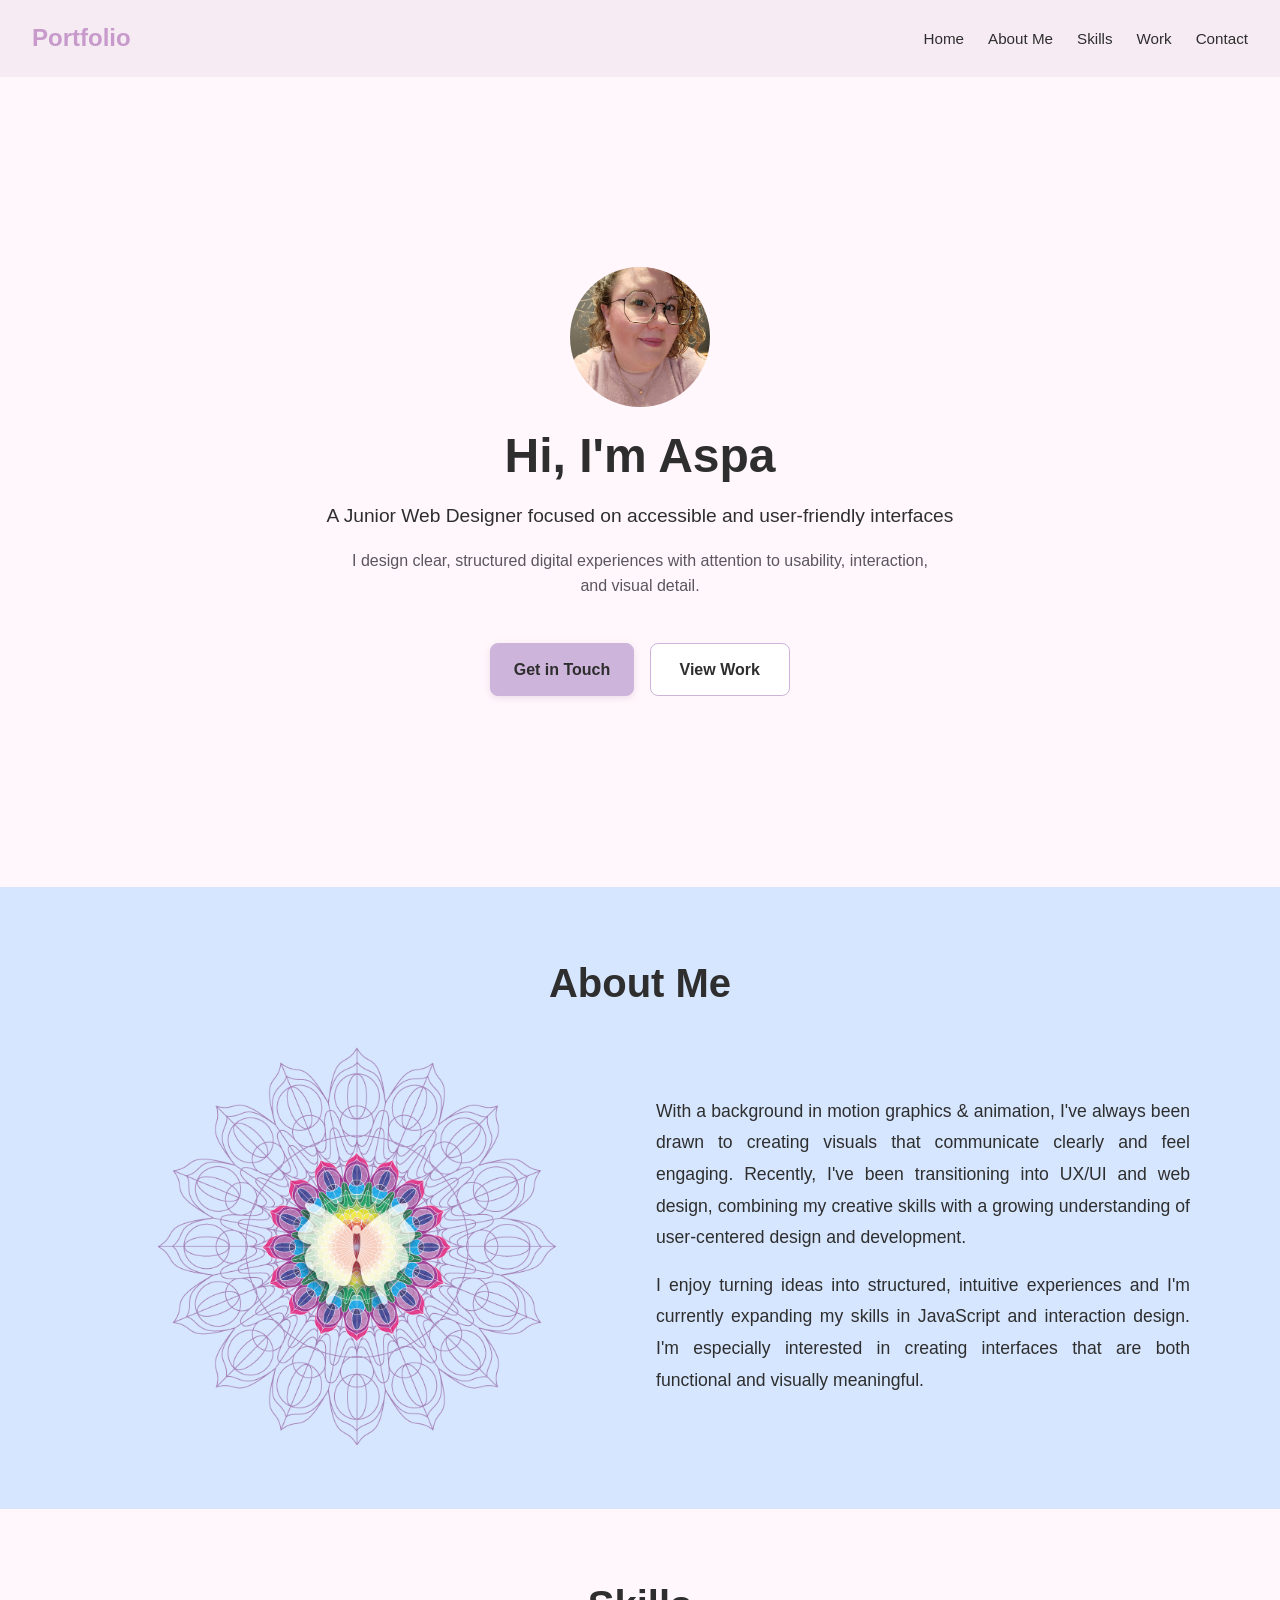
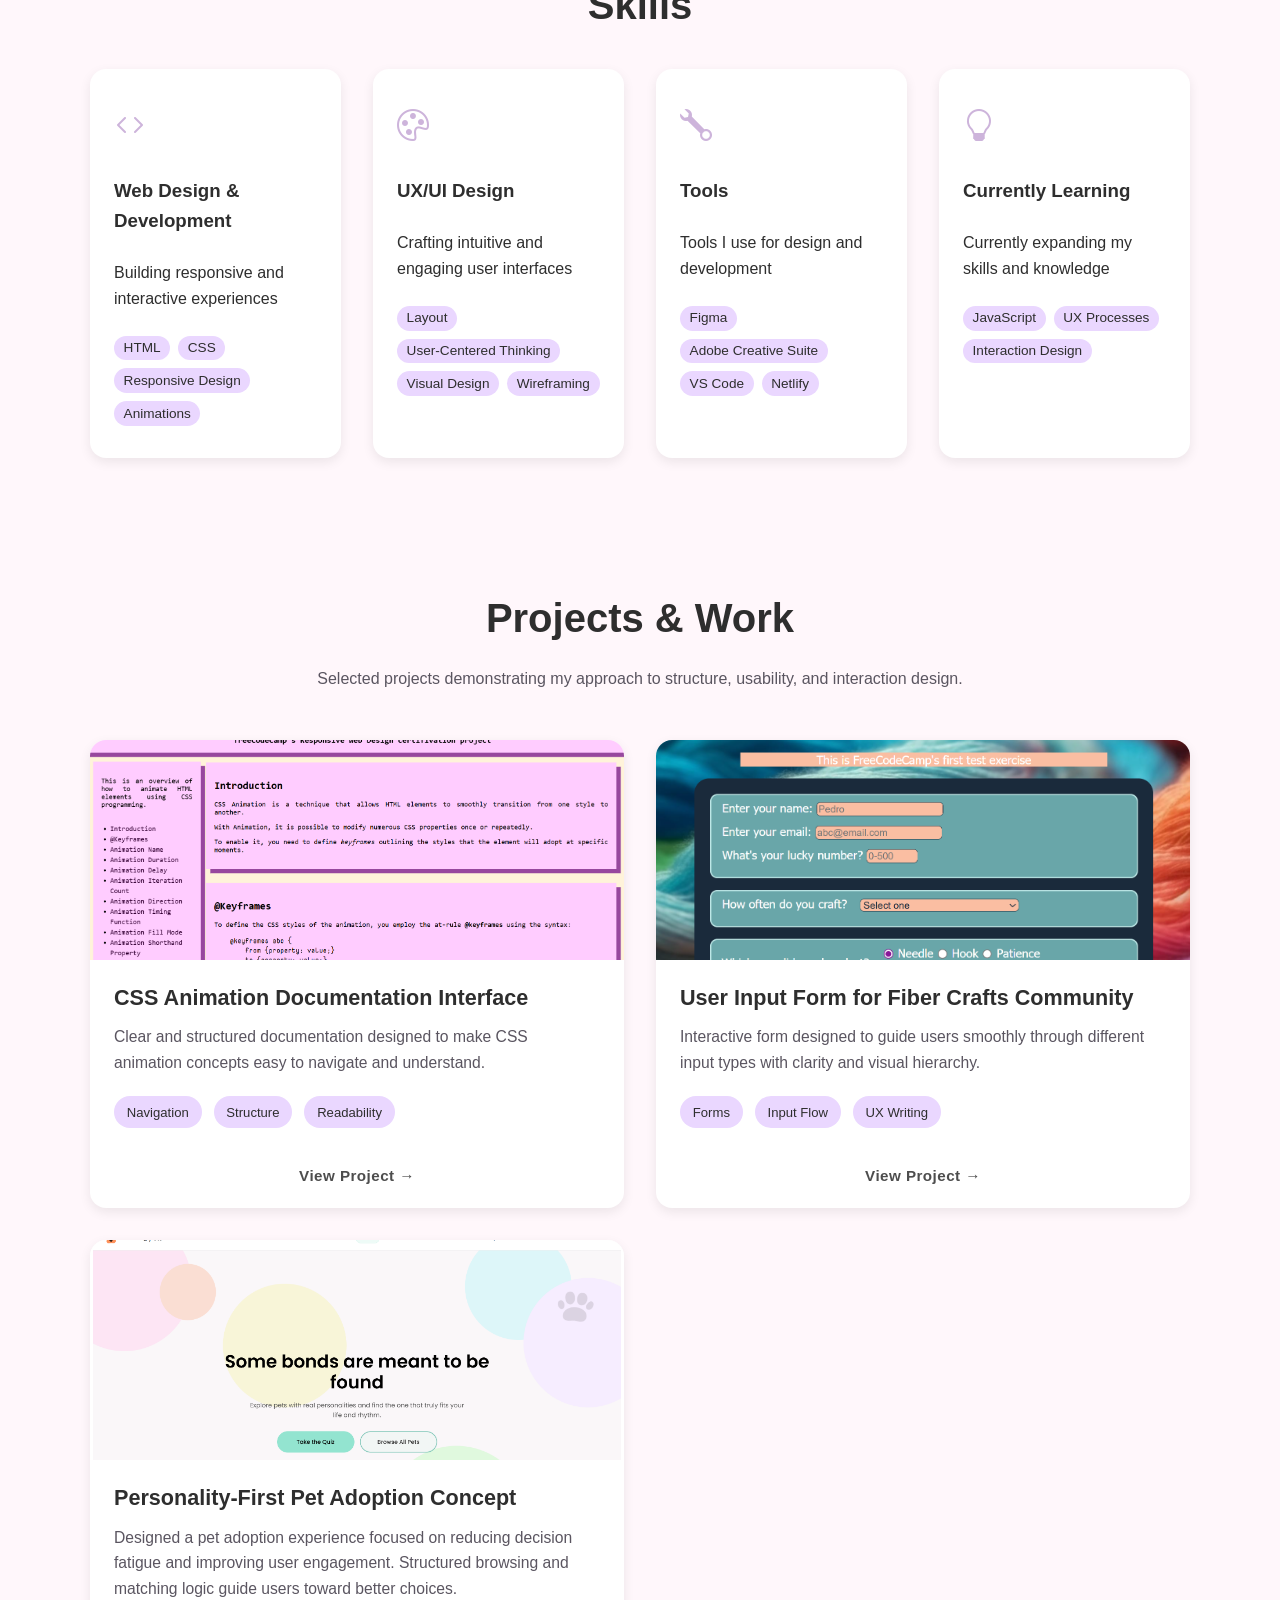
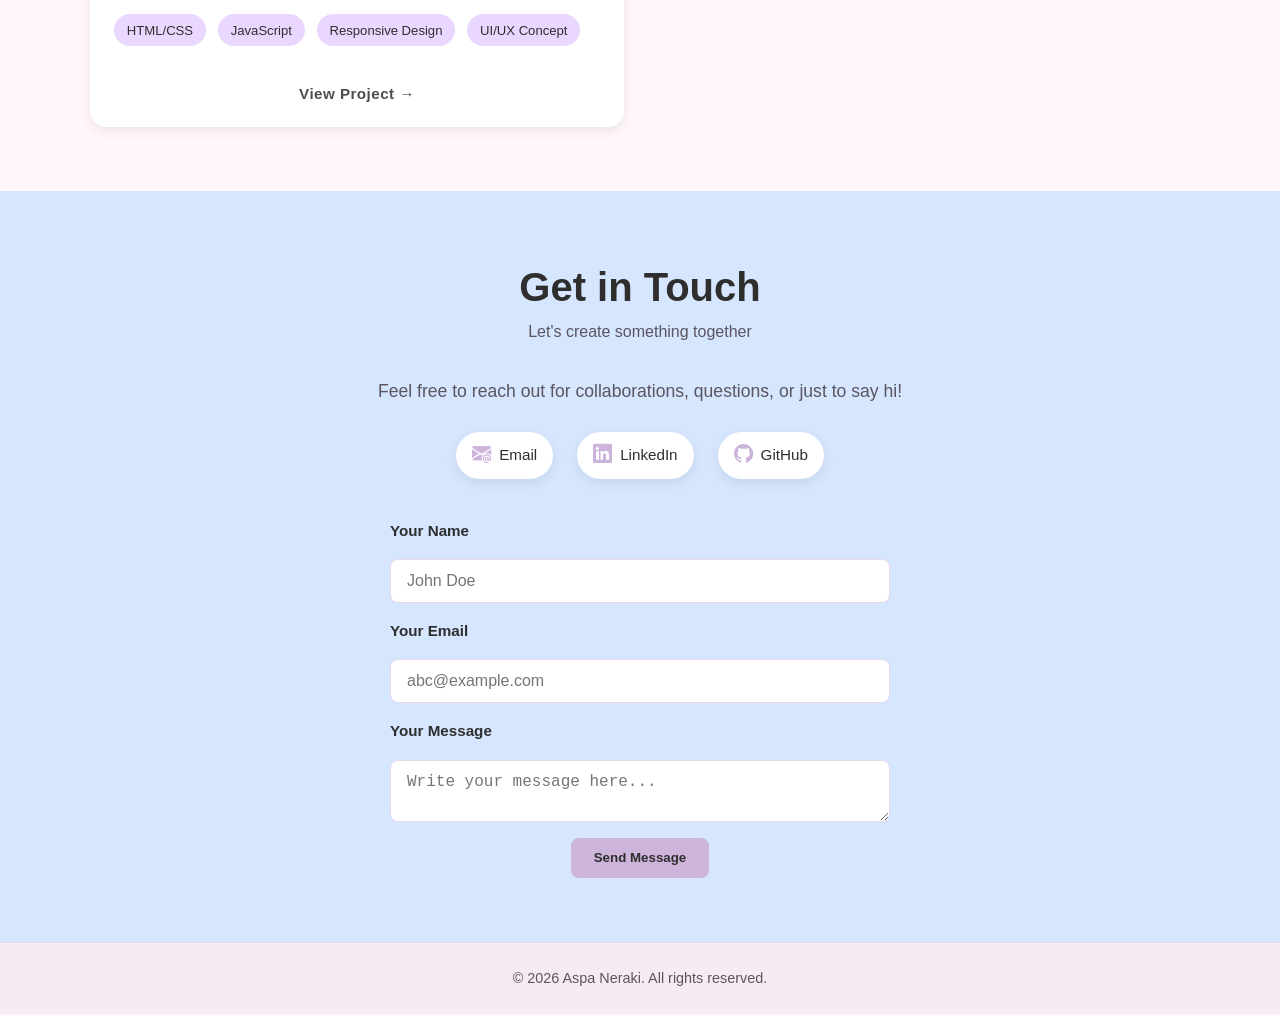
==== commit c1db41dc: "Revise project description for clarity and focus Updated project description to emphasize user engag" ====
--- a/index.html
+++ b/index.html
@@ -195,9 +195,8 @@
             <h3>Personality-First Pet Adoption Concept</h3>
 
             <p>
-              Responsive front-end concept for a pet adoption experience focused
-              on personality, lifestyle fit, and emotional connection, with
-              interactive UI elements and soft motion.
+              Designed a pet adoption experience focused on reducing decision fatigue and improving user engagement. 
+              Structured browsing and matching logic guide users toward better choices.
             </p>
 
             <ul>
